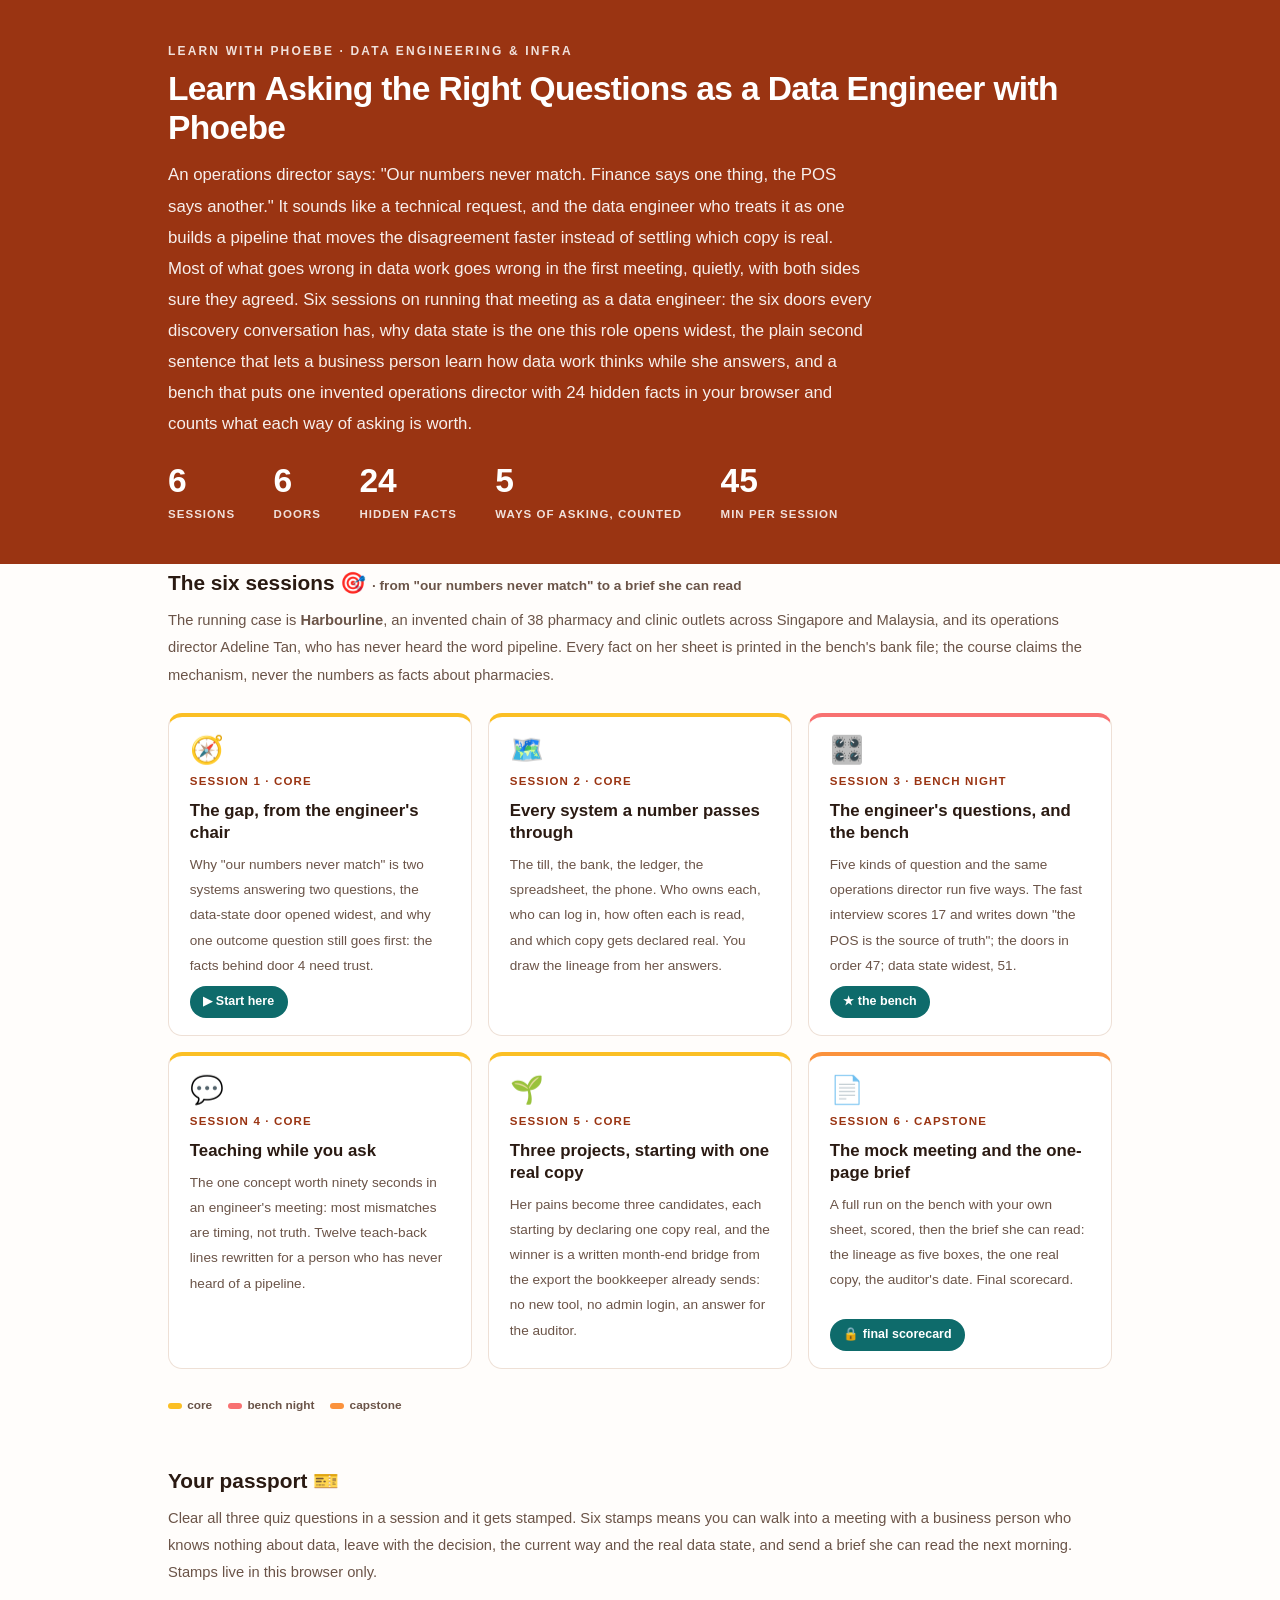
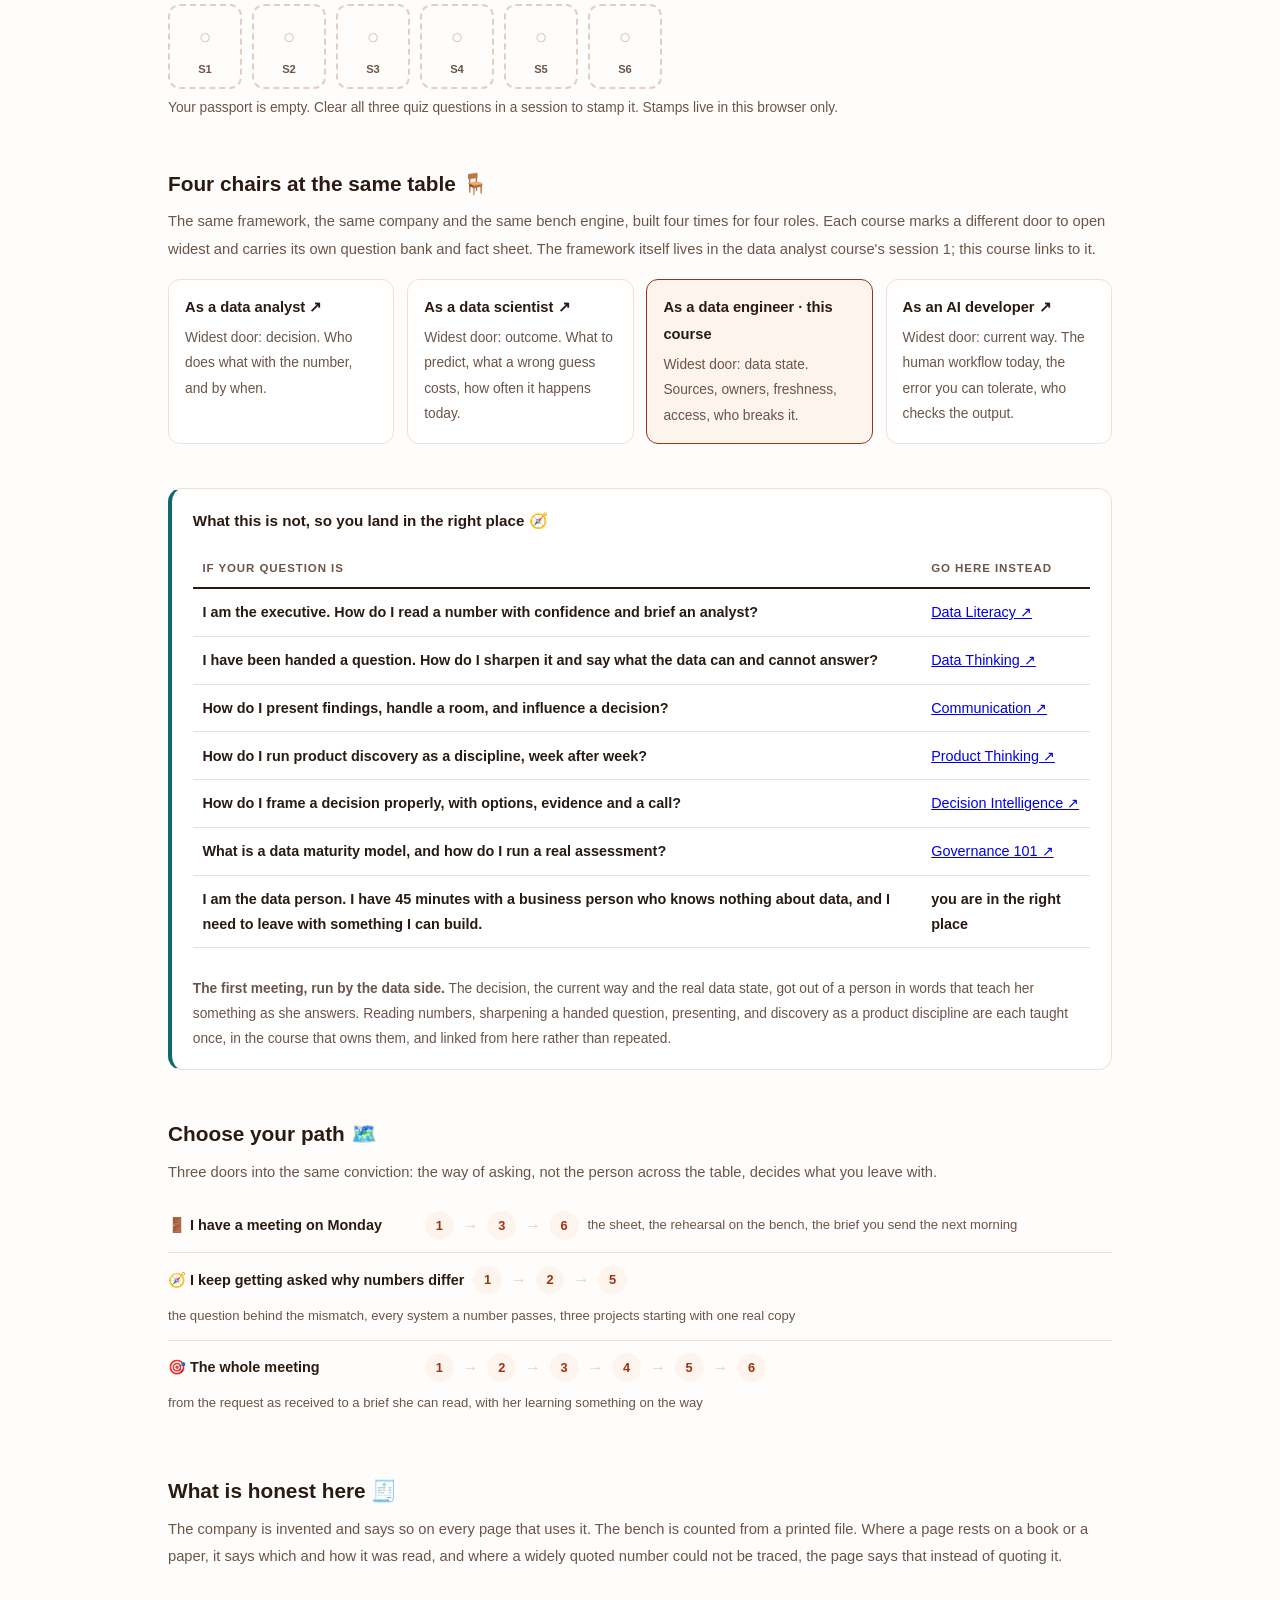
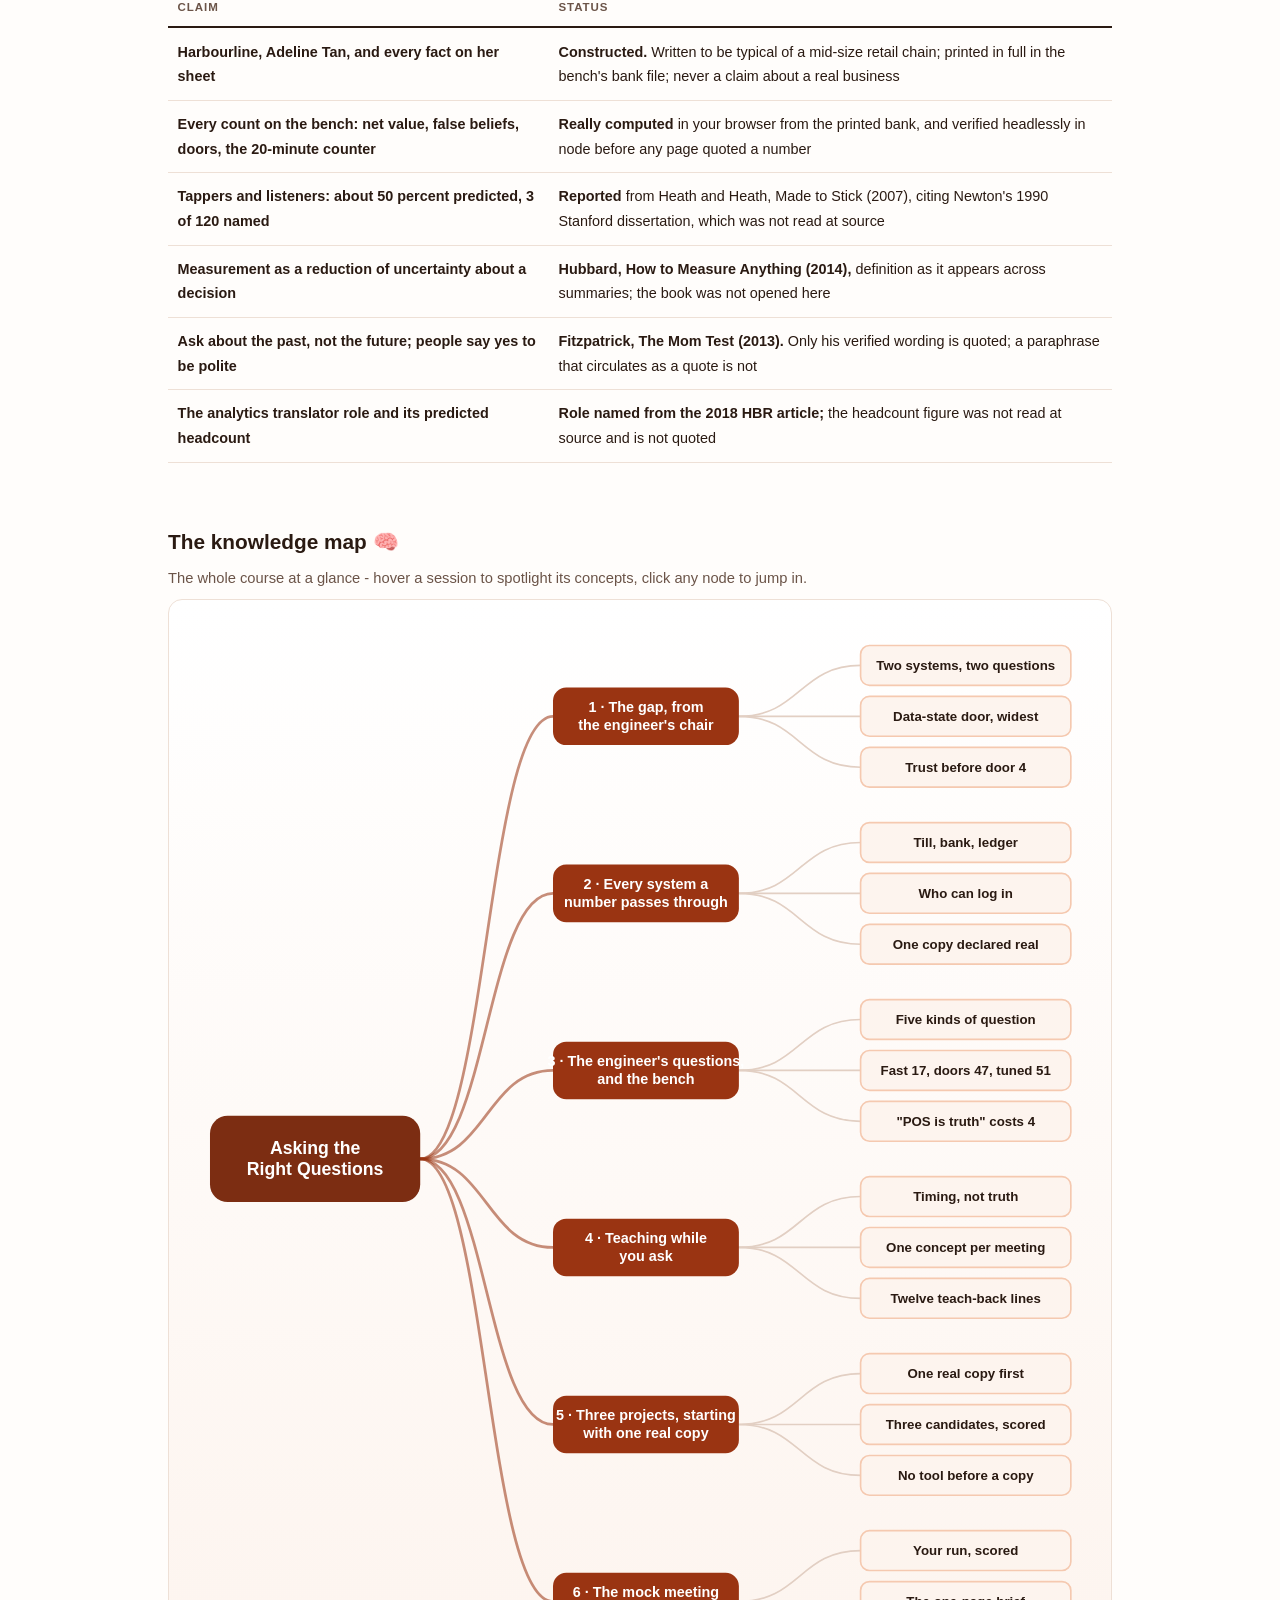
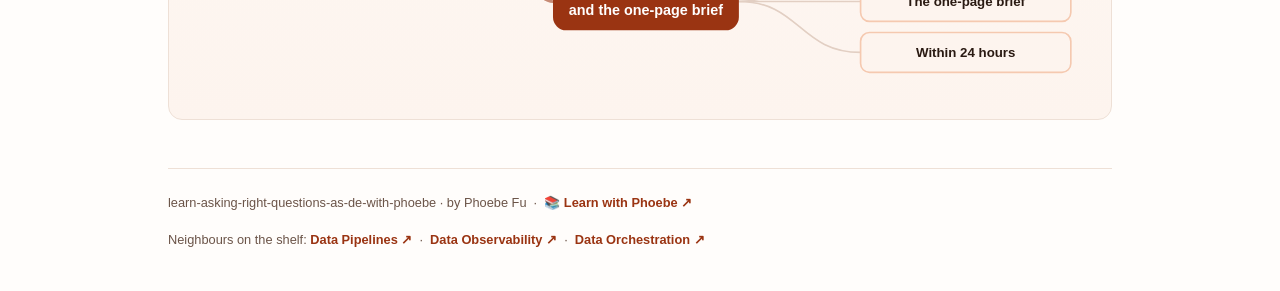
==== index.html @ 68e8c06c "Asking the Right Questions as a Data Engineer: six sessions Sibling of the data analyst course: same" ====
<!DOCTYPE html>
<html lang="en">
<head>
<meta charset="UTF-8">
<meta name="viewport" content="width=device-width, initial-scale=1.0">
<!-- social:start -->
<meta name="description" content="Six sessions on the first meeting of any data project, run by a data engineer: how to get the outcome, the decision, the current way of working and the real state of the data out of a business person who knows nothing about data, in words that teach them something while they answer. One invented pharmacy chain, one operations director with 24 hidden facts, and a discovery-meeting bench. Free, by Phoebe Fu.">
<meta property="og:type" content="website">
<meta property="og:site_name" content="Learn with Phoebe">
<meta property="og:title" content="Learn Asking the Right Questions as a Data Engineer with Phoebe">
<meta property="og:description" content="Same operations director, same 45 minutes, five ways of asking. The fast yes-or-no interview scores 17 and records five things that are wrong; the Six Doors score 47; data state first, 51.">
<meta property="og:url" content="https://phoebefu6.github.io/learn-asking-right-questions-as-de-with-phoebe/">
<meta property="og:image" content="https://phoebefu6.github.io/learn-asking-right-questions-as-de-with-phoebe/assets/og-cover.png">
<meta property="og:image:width" content="1200">
<meta property="og:image:height" content="630">
<meta name="twitter:card" content="summary_large_image">
<meta name="twitter:title" content="Learn Asking the Right Questions as a Data Engineer with Phoebe">
<meta name="twitter:description" content="A discovery-meeting bench: one business person with a hidden fact sheet, 45 minutes, five ways of asking, every point counted in your browser.">
<meta name="twitter:image" content="https://phoebefu6.github.io/learn-asking-right-questions-as-de-with-phoebe/assets/og-cover.png">
<!-- social:end -->
<title>Learn Asking the Right Questions as a Data Engineer with Phoebe</title>
<link rel="stylesheet" href="assets/style.css?v=2">
<style>

  .stats-row { display: flex; gap: 2.4rem; margin-top: 1.5rem; flex-wrap: wrap; }
  .stat b { display: block; font-size: 2.1rem; font-weight: 800; line-height: 1.05; font-variant-numeric: tabular-nums; }
  .stat span { font-size: .72rem; opacity: .85; text-transform: uppercase; letter-spacing: .09em; font-weight: 600; }

  .course-grid { display: grid; grid-template-columns: repeat(auto-fit, minmax(17rem, 1fr)); gap: 1rem; margin-top: 1.5rem; }
  .course-card {
    border: 1px solid var(--hairline);
    border-top: 4px solid var(--diff, var(--indigo));
    border-radius: var(--radius);
    padding: 1.2rem 1.3rem 1.1rem;
    display: flex;
    flex-direction: column;
    gap: .5rem;
    text-decoration: none;
    color: var(--ink);
    background: #fff;
    transition: box-shadow .15s ease, border-color .15s ease, transform .15s ease;
    position: relative;
  }
  .course-card:hover { border-color: var(--indigo-soft); border-top-color: var(--diff, var(--indigo)); box-shadow: 0 8px 28px rgba(var(--shadow-rgb),.16); transform: translateY(-3px); }
  .course-card .cicon { font-size: 1.7rem; line-height: 1; }
  .course-card .cnum { font-size: .72rem; font-weight: 700; color: var(--indigo); text-transform: uppercase; letter-spacing: .1em; }
  .course-card h3 { font-size: 1.05rem; font-weight: 800; line-height: 1.3; }
  .course-card p { font-size: .85rem; color: var(--muted); flex: 1; }
  .course-card .meta { display: flex; gap: .4rem; flex-wrap: wrap; }

  .diff-legend { display: flex; gap: 1rem; margin-top: 1.6rem; font-size: .74rem; color: var(--muted); font-weight: 600; flex-wrap: wrap; }
  .diff-legend i { display: inline-block; width: .85rem; height: .35rem; border-radius: 999px; margin-right: .35rem; vertical-align: middle; }

  .paths { margin-top: 2.6rem; }
  .paths h2 { font-size: 1.3rem; font-weight: 800; margin-bottom: .3rem; }
  .paths .plede { color: var(--muted); font-size: .92rem; margin-bottom: .8rem; }
  .path { display: flex; gap: .55rem; align-items: center; padding: .75rem 0; border-bottom: .5px solid var(--hairline); flex-wrap: wrap; }
  .path:last-child { border-bottom: none; }
  .path b { min-width: 15.5rem; font-size: .9rem; }
  .path .pstep { background: var(--indigo-50); color: var(--indigo); border-radius: 999px; padding: .16rem .68rem; font-weight: 700; font-size: .8rem; text-decoration: none; transition: all .12s ease; }
  .path .pstep:hover { background: var(--indigo); color: #fff; }
  .path .parr { color: var(--faint); font-weight: 700; }

  .mm-section { margin-top: 1.6rem; }
  .mm-section h2 { font-size: 1.3rem; font-weight: 800; margin-bottom: .2rem; }
  .mm-section .mm-lede { color: var(--muted); font-size: .92rem; margin-bottom: .4rem; }
  .mm-wrap { border: 1px solid var(--hairline); border-radius: var(--radius); background: linear-gradient(180deg,#fff,var(--indigo-50)); padding: .6rem; overflow-x: auto; }
  .mm-svg { width: 100%; height: auto; display: block; max-width: 60rem; margin: 0 auto; min-width: 34rem; }
  .mm-link { cursor: pointer; text-decoration: none; }
  .mm-node rect { transition: opacity .15s ease, filter .15s ease; }
  .mm-node text { pointer-events: none; }
  .mm-link:hover .mm-node rect { filter: brightness(1.06); }
  .mm-edge { transition: opacity .15s ease; }

  .not-this { border: 1px solid var(--hairline); border-left: 4px solid var(--clay); border-radius: var(--radius); background: #fff; padding: 1.1rem 1.3rem; margin-top: 1.2rem; }
  .not-this h3 { font-size: .95rem; font-weight: 800; margin-bottom: .5rem; }
  .siblings { display: grid; grid-template-columns: repeat(auto-fit, minmax(13rem, 1fr)); gap: .8rem; margin-top: 1rem; }
  .sibling { border: 1px solid var(--hairline); border-radius: 12px; padding: .9rem 1rem; background: #fff; text-decoration: none; color: var(--ink); font-size: .86rem; }
  .sibling b { display: block; font-size: .92rem; margin-bottom: .2rem; }
  .sibling span { color: var(--muted); }
  .sibling.here { border-color: var(--indigo); background: var(--indigo-50); }
</style>
</head>
<body>

<header class="masthead">
  <div class="wrap">
    <div class="eyebrow">Learn with Phoebe · Data Engineering &amp; Infra</div>
    <h1>Learn Asking the Right Questions as a <span class="accent">Data Engineer</span> with Phoebe</h1>
    <p class="sub">An operations director says: "Our numbers never match. Finance says one thing, the POS says another." It sounds like a technical request, and the data engineer who treats it as one builds a pipeline that moves the disagreement faster instead of settling which copy is real. Most of what goes wrong in data work goes wrong in the first meeting, quietly, with both sides sure they agreed. Six sessions on running that meeting as a data engineer: the six doors every discovery conversation has, why data state is the one this role opens widest, the plain second sentence that lets a business person learn how data work thinks while she answers, and a bench that puts one invented operations director with 24 hidden facts in your browser and counts what each way of asking is worth.</p>
    <div class="stats-row">
      <div class="stat"><b data-count="6">6</b><span>sessions</span></div>
      <div class="stat"><b data-count="6">6</b><span>doors</span></div>
      <div class="stat"><b data-count="24">24</b><span>hidden facts</span></div>
      <div class="stat"><b data-count="5">5</b><span>ways of asking, counted</span></div>
      <div class="stat"><b data-count="45">45</b><span>min per session</span></div>
    </div>
  </div>
</header>

<main class="wrap">

  <section class="section">
    <div class="paths" style="margin-top:0">
      <h2>The six sessions 🎯 <span style="font-size:.85rem;font-weight:600;color:var(--muted)">· from "our numbers never match" to a brief she can read</span></h2>
      <p class="plede">The running case is <strong>Harbourline</strong>, an invented chain of 38 pharmacy and clinic outlets across Singapore and Malaysia, and its operations director Adeline Tan, who has never heard the word pipeline. Every fact on her sheet is printed in the bench's bank file; the course claims the mechanism, never the numbers as facts about pharmacies.</p>
    </div>

    <div class="course-grid">
      <a class="course-card" href="courses/01-the-gap-from-the-engineers-chair.html" style="--diff:#FBBF24">
        <span class="cicon">🧭</span>
        <span class="cnum">Session 1 · core</span>
        <h3>The gap, from the engineer's chair</h3>
        <p>Why "our numbers never match" is two systems answering two questions, the data-state door opened widest, and why one outcome question still goes first: the facts behind door 4 need trust.</p>
        <span class="meta"><span class="pill amber">▶ Start here</span></span>
      </a>
      <a class="course-card" href="courses/02-every-system-a-number-passes-through.html" style="--diff:#FBBF24">
        <span class="cicon">🗺️</span>
        <span class="cnum">Session 2 · core</span>
        <h3>Every system a number passes through</h3>
        <p>The till, the bank, the ledger, the spreadsheet, the phone. Who owns each, who can log in, how often each is read, and which copy gets declared real. You draw the lineage from her answers.</p>
        <span class="meta"></span>
      </a>
      <a class="course-card" href="courses/03-the-engineers-questions-and-the-bench.html" style="--diff:#F87171">
        <span class="cicon">🎛️</span>
        <span class="cnum">Session 3 · bench night</span>
        <h3>The engineer's questions, and the bench</h3>
        <p>Five kinds of question and the same operations director run five ways. The fast interview scores 17 and writes down "the POS is the source of truth"; the doors in order 47; data state widest, 51.</p>
        <span class="meta"><span class="pill amber">★ the bench</span></span>
      </a>
      <a class="course-card" href="courses/04-teaching-while-you-ask.html" style="--diff:#FBBF24">
        <span class="cicon">💬</span>
        <span class="cnum">Session 4 · core</span>
        <h3>Teaching while you ask</h3>
        <p>The one concept worth ninety seconds in an engineer's meeting: most mismatches are timing, not truth. Twelve teach-back lines rewritten for a person who has never heard of a pipeline.</p>
        <span class="meta"></span>
      </a>
      <a class="course-card" href="courses/05-three-projects-starting-with-one-real-copy.html" style="--diff:#FBBF24">
        <span class="cicon">🌱</span>
        <span class="cnum">Session 5 · core</span>
        <h3>Three projects, starting with one real copy</h3>
        <p>Her pains become three candidates, each starting by declaring one copy real, and the winner is a written month-end bridge from the export the bookkeeper already sends: no new tool, no admin login, an answer for the auditor.</p>
        <span class="meta"></span>
      </a>
      <a class="course-card" href="courses/06-the-mock-meeting-and-the-brief.html" style="--diff:#FB923C">
        <span class="cicon">📄</span>
        <span class="cnum">Session 6 · capstone</span>
        <h3>The mock meeting and the one-page brief</h3>
        <p>A full run on the bench with your own sheet, scored, then the brief she can read: the lineage as five boxes, the one real copy, the auditor's date. Final scorecard.</p>
        <span class="meta"><span class="pill amber">🔒 final scorecard</span></span>
      </a>
    </div>

    <div class="diff-legend">
      <span><i style="background:#FBBF24"></i>core</span>
      <span><i style="background:#F87171"></i>bench night</span>
      <span><i style="background:#FB923C"></i>capstone</span>
    </div>
  </section>

  <section class="section">
    <div class="paths" style="margin-top:0">
      <h2>Your passport 🎫</h2>
      <p class="plede">Clear all three quiz questions in a session and it gets stamped. Six stamps means you can walk into a meeting with a business person who knows nothing about data, leave with the decision, the current way and the real data state, and send a brief she can read the next morning. Stamps live in this browser only.</p>
    </div>
    <div class="pp-strip"></div>
  </section>

  <section class="section">
    <div class="paths" style="margin-top:0">
      <h2>Four chairs at the same table 🪑</h2>
      <p class="plede">The same framework, the same company and the same bench engine, built four times for four roles. Each course marks a different door to open widest and carries its own question bank and fact sheet. The framework itself lives in the data analyst course's session 1; this course links to it.</p>
    </div>
    <div class="siblings">
      <a class="sibling" href="https://phoebefu6.github.io/learn-asking-right-questions-as-da-with-phoebe/"><b>As a data analyst ↗</b><span>Widest door: decision. Who does what with the number, and by when.</span></a>
      <a class="sibling" href="https://phoebefu6.github.io/learn-asking-right-questions-as-ds-with-phoebe/"><b>As a data scientist ↗</b><span>Widest door: outcome. What to predict, what a wrong guess costs, how often it happens today.</span></a>
      <a class="sibling here" href="courses/01-the-gap-from-the-engineers-chair.html"><b>As a data engineer · this course</b><span>Widest door: data state. Sources, owners, freshness, access, who breaks it.</span></a>
      <a class="sibling" href="https://phoebefu6.github.io/learn-asking-right-questions-as-ai-with-phoebe/"><b>As an AI developer ↗</b><span>Widest door: current way. The human workflow today, the error you can tolerate, who checks the output.</span></a>
    </div>
  </section>

  <section class="section">
    <div class="not-this">
      <h3>What this is not, so you land in the right place 🧭</h3>
      <table class="clean">
        <tr><th>If your question is</th><th>Go here instead</th></tr>
        <tr><td>I am the executive. How do I read a number with confidence and brief an analyst?</td><td><a href="https://phoebefu6.github.io/learn-data-literacy-with-phoebe/">Data Literacy ↗</a></td></tr>
        <tr><td>I have been handed a question. How do I sharpen it and say what the data can and cannot answer?</td><td><a href="https://phoebefu6.github.io/learn-data-thinking-with-phoebe/">Data Thinking ↗</a></td></tr>
        <tr><td>How do I present findings, handle a room, and influence a decision?</td><td><a href="https://phoebefu6.github.io/learn-communication-with-phoebe/">Communication ↗</a></td></tr>
        <tr><td>How do I run product discovery as a discipline, week after week?</td><td><a href="https://phoebefu6.github.io/learn-product-thinking-with-phoebe/">Product Thinking ↗</a></td></tr>
        <tr><td>How do I frame a decision properly, with options, evidence and a call?</td><td><a href="https://phoebefu6.github.io/learn-decision-intelligence-with-phoebe/">Decision Intelligence ↗</a></td></tr>
        <tr><td>What is a data maturity model, and how do I run a real assessment?</td><td><a href="https://phoebefu6.github.io/learn-governance-101-with-phoebe/">Governance 101 ↗</a></td></tr>
        <tr><td><strong>I am the data person. I have 45 minutes with a business person who knows nothing about data, and I need to leave with something I can build.</strong></td><td><strong>you are in the right place</strong></td></tr>
      </table>
      <p style="margin-top:.7rem;font-size:.86rem;color:var(--muted)"><strong>The first meeting, run by the data side.</strong> The decision, the current way and the real data state, got out of a person in words that teach her something as she answers. Reading numbers, sharpening a handed question, presenting, and discovery as a product discipline are each taught once, in the course that owns them, and linked from here rather than repeated.</p>
    </div>
  </section>

  <section class="section">
    <div class="paths">
      <h2>Choose your path 🗺️</h2>
      <p class="plede">Three doors into the same conviction: the way of asking, not the person across the table, decides what you leave with.</p>
      <div class="path"><b>🚪 I have a meeting on Monday</b>
        <a class="pstep" href="courses/01-the-gap-from-the-engineers-chair.html">1</a><span class="parr">→</span>
        <a class="pstep" href="courses/03-the-engineers-questions-and-the-bench.html">3</a><span class="parr">→</span>
        <a class="pstep" href="courses/06-the-mock-meeting-and-the-brief.html">6</a>
        <span style="font-size:.82rem;color:var(--muted)">the sheet, the rehearsal on the bench, the brief you send the next morning</span>
      </div>
      <div class="path"><b>🧭 I keep getting asked why numbers differ</b>
        <a class="pstep" href="courses/01-the-gap-from-the-engineers-chair.html">1</a><span class="parr">→</span>
        <a class="pstep" href="courses/02-every-system-a-number-passes-through.html">2</a><span class="parr">→</span>
        <a class="pstep" href="courses/05-three-projects-starting-with-one-real-copy.html">5</a>
        <span style="font-size:.82rem;color:var(--muted)">the question behind the mismatch, every system a number passes, three projects starting with one real copy</span>
      </div>
      <div class="path"><b>🎯 The whole meeting</b>
        <a class="pstep" href="courses/01-the-gap-from-the-engineers-chair.html">1</a><span class="parr">→</span>
        <a class="pstep" href="courses/02-every-system-a-number-passes-through.html">2</a><span class="parr">→</span>
        <a class="pstep" href="courses/03-the-engineers-questions-and-the-bench.html">3</a><span class="parr">→</span>
        <a class="pstep" href="courses/04-teaching-while-you-ask.html">4</a><span class="parr">→</span>
        <a class="pstep" href="courses/05-three-projects-starting-with-one-real-copy.html">5</a><span class="parr">→</span>
        <a class="pstep" href="courses/06-the-mock-meeting-and-the-brief.html">6</a>
        <span style="font-size:.82rem;color:var(--muted)">from the request as received to a brief she can read, with her learning something on the way</span>
      </div>
    </div>
  </section>

  <section class="section">
    <div class="paths" style="margin-top:0">
      <h2>What is honest here 🧾</h2>
      <p class="plede">The company is invented and says so on every page that uses it. The bench is counted from a printed file. Where a page rests on a book or a paper, it says which and how it was read, and where a widely quoted number could not be traced, the page says that instead of quoting it.</p>
    </div>
    <table class="clean">
      <tr><th>Claim</th><th>Status</th></tr>
      <tr><td>Harbourline, Adeline Tan, and every fact on her sheet</td><td><strong>Constructed.</strong> Written to be typical of a mid-size retail chain; printed in full in the bench's bank file; never a claim about a real business</td></tr>
      <tr><td>Every count on the bench: net value, false beliefs, doors, the 20-minute counter</td><td><strong>Really computed</strong> in your browser from the printed bank, and verified headlessly in node before any page quoted a number</td></tr>
      <tr><td>Tappers and listeners: about 50 percent predicted, 3 of 120 named</td><td><strong>Reported</strong> from Heath and Heath, Made to Stick (2007), citing Newton's 1990 Stanford dissertation, which was not read at source</td></tr>
      <tr><td>Measurement as a reduction of uncertainty about a decision</td><td><strong>Hubbard, How to Measure Anything (2014),</strong> definition as it appears across summaries; the book was not opened here</td></tr>
      <tr><td>Ask about the past, not the future; people say yes to be polite</td><td><strong>Fitzpatrick, The Mom Test (2013).</strong> Only his verified wording is quoted; a paraphrase that circulates as a quote is not</td></tr>
      <tr><td>The analytics translator role and its predicted headcount</td><td><strong>Role named from the 2018 HBR article;</strong> the headcount figure was not read at source and is not quoted</td></tr>
          </table>
  </section>

  <section class="section mm-section">
    <h2>The knowledge map 🧠</h2>
    <p class="mm-lede">The whole course at a glance - hover a session to spotlight its concepts, click any node to jump in.</p>
    <div class="mm-wrap"><div id="mindmap"></div></div>
  </section>

  <footer class="pagefoot">
    <span>learn-asking-right-questions-as-de-with-phoebe · by Phoebe Fu &nbsp;·&nbsp; 📚 <a href="https://phoebefu6.github.io/learn-with-phoebe/">Learn with Phoebe ↗</a></span>
    <span>Neighbours on the shelf: <a href="https://phoebefu6.github.io/learn-data-pipelines-with-phoebe/">Data Pipelines ↗</a> &nbsp;·&nbsp; <a href="https://phoebefu6.github.io/learn-data-observability-with-phoebe/">Data Observability ↗</a> &nbsp;·&nbsp; <a href="https://phoebefu6.github.io/learn-data-orchestration-with-phoebe/">Data Orchestration ↗</a></span>
  </footer>

</main>

<script>
window.MINDMAP_DATA = {
  "title": "Asking the\nRight Questions",
  "centerColor": "#7C2D12",
  "sessions": [
    {
      "label": "The gap, from\nthe engineer's chair",
      "href": "courses/01-the-gap-from-the-engineers-chair.html",
      "color": "#FBBF24",
      "concepts": [
        {
          "label": "Two systems, two questions",
          "href": "courses/01-the-gap-from-the-engineers-chair.html"
        },
        {
          "label": "Data-state door, widest",
          "href": "courses/01-the-gap-from-the-engineers-chair.html"
        },
        {
          "label": "Trust before door 4",
          "href": "courses/01-the-gap-from-the-engineers-chair.html"
        }
      ]
    },
    {
      "label": "Every system a\nnumber passes through",
      "href": "courses/02-every-system-a-number-passes-through.html",
      "color": "#FBBF24",
      "concepts": [
        {
          "label": "Till, bank, ledger",
          "href": "courses/02-every-system-a-number-passes-through.html"
        },
        {
          "label": "Who can log in",
          "href": "courses/02-every-system-a-number-passes-through.html"
        },
        {
          "label": "One copy declared real",
          "href": "courses/02-every-system-a-number-passes-through.html"
        }
      ]
    },
    {
      "label": "The engineer's questions,\nand the bench",
      "href": "courses/03-the-engineers-questions-and-the-bench.html",
      "color": "#F87171",
      "concepts": [
        {
          "label": "Five kinds of question",
          "href": "courses/03-the-engineers-questions-and-the-bench.html"
        },
        {
          "label": "Fast 17, doors 47, tuned 51",
          "href": "courses/03-the-engineers-questions-and-the-bench.html"
        },
        {
          "label": "\"POS is truth\" costs 4",
          "href": "courses/03-the-engineers-questions-and-the-bench.html"
        }
      ]
    },
    {
      "label": "Teaching while\nyou ask",
      "href": "courses/04-teaching-while-you-ask.html",
      "color": "#FBBF24",
      "concepts": [
        {
          "label": "Timing, not truth",
          "href": "courses/04-teaching-while-you-ask.html"
        },
        {
          "label": "One concept per meeting",
          "href": "courses/04-teaching-while-you-ask.html"
        },
        {
          "label": "Twelve teach-back lines",
          "href": "courses/04-teaching-while-you-ask.html"
        }
      ]
    },
    {
      "label": "Three projects, starting\nwith one real copy",
      "href": "courses/05-three-projects-starting-with-one-real-copy.html",
      "color": "#FBBF24",
      "concepts": [
        {
          "label": "One real copy first",
          "href": "courses/05-three-projects-starting-with-one-real-copy.html"
        },
        {
          "label": "Three candidates, scored",
          "href": "courses/05-three-projects-starting-with-one-real-copy.html"
        },
        {
          "label": "No tool before a copy",
          "href": "courses/05-three-projects-starting-with-one-real-copy.html"
        }
      ]
    },
    {
      "label": "The mock meeting\nand the one-page brief",
      "href": "courses/06-the-mock-meeting-and-the-brief.html",
      "color": "#FB923C",
      "concepts": [
        {
          "label": "Your run, scored",
          "href": "courses/06-the-mock-meeting-and-the-brief.html"
        },
        {
          "label": "The one-page brief",
          "href": "courses/06-the-mock-meeting-and-the-brief.html"
        },
        {
          "label": "Within 24 hours",
          "href": "courses/06-the-mock-meeting-and-the-brief.html"
        }
      ]
    }
  ]
};
</script>
<script src="assets/mindmap.js?v=1"></script>
<script src="assets/app.js?v=1"></script>
</body>
</html>
---- assets/style.css ----
/* learn-asking-right-questions-as-de-with-phoebe - editorial bold design system
   Accent: rust #9A3412 · Ink deep rust #7C2D12 · Flagship: teal #0E6B6B
   (CSS var names still read --indigo/--amber; they hold rust and teal.)
   NOTE: this is the PAGE chrome. The simulator palette inside asking-live.js is separate. */

:root {
  --indigo: #9A3412;
  --indigo-deep: #7C2D12;
  --indigo-mid: #A8431A;
  --indigo-soft: #F5C9B0;
  --indigo-50: #FDF4EE;
  --ink: #2A1A12;
  --muted: #6B5448;
  --faint: #E2CFC3;
  --hairline: #EEE0D6;
  --clay: #0E6B6B;
  --clay-ink: #084C4C;
  --amber: #0E6B6B;
  --amber-ink: #084C4C;
  --amber-50: #E4F3F3;
  --paper: #FFFDFB;
  --code-bg: #2A1A12;
  --code-ink: #EEE0D6;
  --scrim-rgb: 42,26,18;
  --shadow-rgb: 154,52,18;
  --radius: 14px;
}

* { margin: 0; padding: 0; box-sizing: border-box; }

html { font-size: 16px; scroll-behavior: smooth; }
html.zoom-125 { font-size: 20px; }
html.zoom-150 { font-size: 24px; }

body {
  font-family: "Inter", -apple-system, BlinkMacSystemFont, "Segoe UI", Roboto, sans-serif;
  background: var(--paper);
  color: var(--ink);
  line-height: 1.85;
  font-feature-settings: "tnum";
}

.wrap { max-width: 62rem; margin: 0 auto; padding: 0 1.5rem; }

/* ---------- header band ---------- */
.masthead {
  background: var(--indigo);
  color: #fff;
  padding: 2.5rem 0 2.25rem;
}
.masthead .eyebrow {
  font-size: .75rem;
  letter-spacing: .18em;
  text-transform: uppercase;
  opacity: .85;
  font-weight: 600;
}
.masthead h1 {
  font-size: 2.1rem;
  line-height: 1.15;
  font-weight: 800;
  margin: .5rem 0 .75rem;
  letter-spacing: -.02em;
}
.masthead h1 .accent { color: inherit; }
.masthead .sub { font-size: 1.05rem; opacity: .92; max-width: 44rem; }

.chip-row { display: flex; flex-wrap: wrap; gap: .5rem; margin-top: 1.1rem; }
.chip {
  display: inline-flex;
  align-items: center;
  gap: .35rem;
  border-radius: 999px;
  padding: .25rem .8rem;
  font-size: .78rem;
  font-weight: 600;
  white-space: nowrap;
}
.chip.level { background: #fff; color: var(--indigo); }
.chip.audience { background: rgba(255,255,255,.16); color: #fff; border: 1px solid rgba(255,255,255,.35); }
.chip.time { background: var(--ink); color: #fff; font-variant-numeric: tabular-nums; }


/* ---------- agenda band ----------
   Recovered 2026-09-02. These six repos were scaffolded from a stylesheet that had
   lost this block, so .agenda rendered as run-on inline text ~700px tall inside the
   masthead. 87 of 93 repos carry it; these were the exception, and they were also the
   six the estate sweep could not see. See course-builder/references/field-notes.md.

   .a3 does NOT reuse the donor's `color: var(--amber-ink)`: that pair falls below
   4.5:1 against --amber in all six palettes, which is the same failure the sweep
   flags on the wellbeing courses. The literal below is the darkest tone of this
   repo's own amber-ink that clears 4.5:1, so the band stays bright. Recompute it if
   --amber changes. */
.agenda {
  display: flex;
  border-radius: 999px;
  overflow: hidden;
  margin: 1.4rem 0 0;
  font-size: .72rem;
  font-weight: 600;
  text-align: center;
  color: #fff;
}
.agenda span { padding: .45rem .3rem; white-space: nowrap; overflow: hidden; text-overflow: ellipsis; }
.agenda .a1 { background: var(--indigo-deep); }
.agenda .a2 { background: var(--indigo-mid); }
.agenda .a3 { background: var(--amber); color: #FFFFFF; }
.agenda .a4 { background: var(--indigo-soft); color: var(--ink); }

/* ---------- toolbar ---------- */
.toolbar {
  position: sticky;
  top: 0;
  z-index: 40;
  background: rgba(255,255,255,.94);
  backdrop-filter: blur(6px);
  border-bottom: 1px solid var(--hairline);
  padding: .55rem 0;
}
.toolbar .wrap { display: flex; align-items: center; gap: .5rem; flex-wrap: nowrap; }
.toolbar .crumb { font-size: .8rem; color: var(--muted); font-weight: 600; margin-right: auto; min-width: 0; white-space: nowrap; overflow: hidden; text-overflow: ellipsis; }
.toolbar .btn { white-space: nowrap; flex: none; padding: .38rem .8rem; font-size: .78rem; line-height: 1.2; }
.toolbar .crumb a { color: var(--indigo); text-decoration: none; }
.btn {
  border: 1px solid var(--hairline);
  background: #fff;
  color: var(--ink);
  border-radius: 999px;
  padding: .35rem .9rem;
  font-size: .78rem;
  font-weight: 600;
  cursor: pointer;
  font-family: inherit;
  transition: all .15s ease;
}
.btn:hover { border-color: var(--indigo); color: var(--indigo); }
.btn.primary { background: var(--indigo); border-color: var(--indigo); color: #fff; }
.btn.primary:hover { background: var(--indigo-deep); }

/* ---------- sections ---------- */
main { padding: 2.5rem 0 4rem; }

.section { margin-bottom: 2.8rem; }
.section-kicker { margin-bottom: 1rem; }
.section-kicker .klabel {
  display: block;
  font-size: .72rem;
  text-transform: uppercase;
  letter-spacing: .1em;
  color: var(--indigo);
  font-weight: 700;
  margin-bottom: .35rem;
}
.section-kicker h2 {
  font-size: 1.45rem;
  font-weight: 800;
  letter-spacing: -.01em;
  display: flex;
  align-items: center;
  gap: .7rem;
  flex-wrap: wrap;
}
.section-kicker .tag {
  border-radius: 999px;
  padding: .18rem .7rem;
  font-size: .7rem;
  font-weight: 700;
  text-transform: uppercase;
  letter-spacing: .08em;
}
.tag.concept { background: var(--indigo-50); color: var(--indigo); }
.tag.demo { background: var(--amber-50); color: var(--amber-ink); }
.tag.exercise { background: var(--ink); color: #fff; }

.lede { color: var(--muted); max-width: 46rem; margin-bottom: 1.4rem; line-height: 1.8; }

/* live vs self-study markers on cards */
.mode {
  font-size: .64rem;
  font-weight: 700;
  text-transform: uppercase;
  letter-spacing: .07em;
  padding: .14rem .6rem;
  border-radius: 999px;
  flex: none;
}
.mode.live { background: var(--indigo); color: #fff; }
.mode.self { background: #fff; color: var(--muted); border: 1px solid var(--hairline); }

/* ---------- accordions ---------- */
details.card {
  border: 1px solid var(--hairline);
  border-radius: var(--radius);
  margin-bottom: .8rem;
  overflow: hidden;
  background: #fff;
}
details.card[open] { border-color: var(--indigo-soft); box-shadow: 0 8px 28px rgba(var(--shadow-rgb),.08); }
details.card summary {
  list-style: none;
  cursor: pointer;
  padding: 1rem 1.25rem;
  display: flex;
  align-items: center;
  gap: .75rem;
  font-weight: 700;
  font-size: 1.02rem;
  user-select: none;
}
details.card summary::-webkit-details-marker { display: none; }
details.card summary .dot {
  width: .6rem; height: .6rem;
  border-radius: 999px;
  background: var(--indigo);
  flex: none;
}
details.card summary .mini { margin-left: auto; font-size: .72rem; color: var(--muted); font-weight: 600; white-space: nowrap; }
details.card summary .caret { transition: transform .2s ease; color: var(--indigo); font-size: .8rem; }
details.card[open] summary .caret { transform: rotate(90deg); }
details.card .body { padding: 0 1.25rem 1.4rem; border-top: 1px solid var(--hairline); padding-top: 1.15rem; }
details.card .body p { margin-bottom: 1.05rem; max-width: 48rem; }
details.card .body p:last-child { margin-bottom: 0; }
details.card .body ul, details.card .body ol { margin: 0 0 1.1rem 1.2rem; max-width: 47rem; }
details.card .body li { margin-bottom: .65rem; }
details.card .body h4 { font-size: .95rem; font-weight: 700; margin: 1.1rem 0 .45rem; }
details.card .body h4:first-child { margin-top: 0; }

/* ---------- pills & legends ---------- */
.legend { display: flex; flex-wrap: wrap; gap: .5rem; margin: 0 0 1.2rem; }
.pill {
  display: inline-flex;
  align-items: center;
  gap: .4rem;
  border-radius: 999px;
  padding: .28rem .85rem;
  font-size: .78rem;
  font-weight: 600;
}
.pill.solid { background: var(--indigo); color: #fff; }
.pill.light { background: var(--indigo-50); color: var(--indigo); }
.pill.inkpill { background: var(--ink); color: #fff; }
.pill.amber, .pill.peach { background: var(--amber); color: #fff; }
.pill.bare { color: var(--faint); }

/* ---------- 4D grid ---------- */
.grid-2 { display: grid; grid-template-columns: repeat(auto-fit, minmax(15rem, 1fr)); gap: .8rem; margin: .5rem 0 1rem; }
.d-card {
  border: 1px solid var(--hairline);
  border-left: 4px solid var(--indigo);
  border-radius: 10px;
  padding: 1rem 1.1rem;
}
.d-card h4 { font-size: .95rem; margin-bottom: .3rem; }
.d-card h4 .lead-letter { color: var(--indigo); }
.d-card p { font-size: .86rem; color: var(--muted); margin: 0; }

/* ---------- tables ---------- */
table.clean { width: 100%; border-collapse: collapse; font-size: .9rem; margin: .4rem 0 1rem; }
table.clean th {
  text-align: left;
  font-size: .72rem;
  text-transform: uppercase;
  letter-spacing: .08em;
  color: var(--muted);
  padding: .5rem .6rem;
  border-bottom: 2px solid var(--ink);
}
table.clean td { padding: .7rem .6rem; border-bottom: .5px solid var(--hairline); vertical-align: top; line-height: 1.7; }
table.clean td:first-child { font-weight: 600; }

/* ---------- prompt boxes ---------- */
.prompt-box {
  position: relative;
  background: var(--code-bg);
  color: var(--code-ink);
  border-radius: var(--radius);
  padding: 1.1rem 1.2rem;
  margin: 1rem 0 1.2rem;
  font-family: "SF Mono", ui-monospace, Menlo, Consolas, monospace;
  font-size: .84rem;
  line-height: 1.65;
  white-space: pre-wrap;
  word-break: break-word;
}
.prompt-box .label {
  position: absolute;
  top: -0.7rem;
  left: 1rem;
  background: var(--indigo);
  color: #fff;
  font-family: "Inter", -apple-system, sans-serif;
  font-size: .68rem;
  font-weight: 700;
  letter-spacing: .06em;
  text-transform: uppercase;
  border-radius: 999px;
  padding: .15rem .7rem;
}
.prompt-box.bad .label { background: var(--faint); color: var(--ink); }
.prompt-box.good .label { background: var(--amber); color: #fff; }
.copy-btn {
  position: absolute;
  top: .7rem;
  right: .7rem;
  background: rgba(255,255,255,.1);
  border: 1px solid rgba(255,255,255,.25);
  color: #fff;
  border-radius: 999px;
  padding: .25rem .8rem;
  font-size: .72rem;
  font-weight: 600;
  cursor: pointer;
  font-family: "Inter", -apple-system, sans-serif;
  transition: background .15s ease;
}
.copy-btn:hover { background: rgba(255,255,255,.22); }
.copy-btn.copied { background: var(--amber); border-color: var(--amber); color: #fff; }

/* ---------- demo steps ---------- */
.steps { counter-reset: step; margin: .6rem 0 1rem; }
.step {
  display: grid;
  grid-template-columns: max-content minmax(0, 1fr);
  column-gap: .9rem;
  row-gap: .2rem;
  padding: .85rem 0;
  border-bottom: .5px solid var(--hairline);
}
.step > * { grid-column: 2; min-width: 0; }
.step > .prompt-box { margin: .8rem 0 .4rem; }
.step:last-child { border-bottom: none; }
.step::before {
  counter-increment: step;
  content: counter(step);
  flex: none;
  width: 1.7rem; height: 1.7rem;
  border-radius: 999px;
  background: var(--indigo-50);
  color: var(--indigo);
  font-weight: 700;
  font-size: .85rem;
  display: inline-flex;
  align-items: center;
  justify-content: center;
  margin-top: .1rem;
}
.step p { margin: 0; }
/* A code box inside a step sits BELOW the step text at full width. Without this the flex row
 * puts it in a half-width column beside the text and wraps code mid-token. */
.step { flex-wrap: wrap; }
.step > p { flex: 1 1 0; min-width: 0; }
.step > .prompt-box { flex: 1 1 100%; margin: .7rem 0 .2rem; word-break: normal; overflow-x: auto; }

/* ---------- callouts ---------- */
.callout {
  border-radius: var(--radius);
  padding: 1rem 1.2rem;
  margin: 1rem 0;
  font-size: .92rem;
}
.callout.tip { background: var(--indigo-50); border-left: 4px solid var(--indigo); }
.callout.win { background: var(--amber-50); border-left: 4px solid var(--amber); }
.callout strong:first-child { display: block; margin-bottom: .2rem; }

.callout.example {
  background: #FFFFFF;
  border: 1px solid var(--hairline);
  border-left: 4px solid var(--amber);
  font-size: .9rem;
}
.callout.example .ex-pill {
  display: inline-block;
  background: var(--amber);
  color: #fff;
  border-radius: 999px;
  padding: .15rem .7rem;
  font-size: .68rem;
  font-weight: 700;
  text-transform: uppercase;
  letter-spacing: .06em;
  margin-bottom: .5rem;
}
.callout.example p { margin: 0 0 .75rem; max-width: 47rem; }
.callout.example p:last-child { margin-bottom: 0; }
.callout.example ul { margin: 0 0 0 1.1rem; max-width: 46rem; }
.callout.example li { margin-bottom: .6rem; }
.callout.example li:last-child { margin-bottom: 0; }

/* ---------- zoomable figures ---------- */
figure.zoomable {
  border: 1px solid var(--hairline);
  border-radius: var(--radius);
  padding: 1.2rem;
  margin: 1rem 0 1.4rem;
  cursor: zoom-in;
  transition: box-shadow .15s ease;
  background: #fff;
}
figure.zoomable:hover { box-shadow: 0 8px 28px rgba(var(--shadow-rgb),.12); }
figure.zoomable svg, figure.zoomable img { width: 100%; height: auto; display: block; }
figure.zoomable figcaption {
  margin-top: .6rem;
  font-size: .76rem;
  color: var(--muted);
  font-weight: 600;
  display: flex;
  align-items: center;
  gap: .4rem;
}

.lightbox {
  position: fixed;
  inset: 0;
  z-index: 100;
  background: rgba(var(--scrim-rgb),.9);
  display: none;
  align-items: center;
  justify-content: center;
  padding: 3vh 3vw;
  cursor: zoom-out;
}
.lightbox.open { display: flex; }
.lightbox .inner {
  background: #fff;
  border-radius: var(--radius);
  padding: 2rem;
  max-width: 94vw;
  max-height: 92vh;
  overflow: auto;
}
.lightbox .inner svg, .lightbox .inner img { width: min(88vw, 70rem); height: auto; }
.lightbox .close-hint {
  position: fixed;
  top: 1rem; right: 1.4rem;
  color: #fff;
  font-size: .8rem;
  font-weight: 600;
  opacity: .8;
}

/* ---------- courses covered ---------- */
.covered { border: 1px solid var(--hairline); border-radius: var(--radius); overflow: hidden; }
.covered-row {
  display: flex;
  align-items: baseline;
  gap: .8rem;
  padding: .75rem 1.1rem;
  border-bottom: .5px solid var(--hairline);
  font-size: .9rem;
}
.covered-row:last-child { border-bottom: none; }
.covered-row .status { flex: none; }
.covered-row .name { font-weight: 600; }
.covered-row .note { margin-left: auto; color: var(--muted); font-size: .78rem; text-align: right; }

/* ---------- cheat sheet footer ---------- */
.cheat {
  background: var(--ink);
  color: #fff;
  border-radius: var(--radius);
  padding: 1.6rem 1.6rem 1.3rem;
  margin-top: 3rem;
}
.cheat h3 { font-size: 1.1rem; margin-bottom: 1rem; }
.cheat h3 span { color: var(--indigo-soft); }
.cheat .grid-2 { gap: 1rem; }
.cheat .cheat-item { border-left: 3px solid var(--indigo-mid); padding-left: .8rem; }
.cheat .cheat-item b { display: block; font-size: .85rem; color: var(--indigo-soft); }
.cheat .cheat-item span { font-size: .82rem; opacity: .85; }

footer.pagefoot {
  border-top: 1px solid var(--hairline);
  margin-top: 3rem;
  padding: 1.4rem 0 2.5rem;
  font-size: .8rem;
  color: var(--muted);
  display: flex;
  justify-content: space-between;
  flex-wrap: wrap;
  gap: .8rem;
}
footer.pagefoot a { color: var(--indigo); text-decoration: none; font-weight: 600; }

/* ---------- wayfinding: reading progress + section dots + part numbers ---------- */

#progress-bar {
  position: fixed;
  top: 0; left: 0;
  height: 3px;
  width: 0;
  background: linear-gradient(90deg, var(--indigo), var(--amber));
  z-index: 90;
}

.pagenav {
  position: fixed;
  right: 1.1rem;
  top: 50%;
  transform: translateY(-50%);
  z-index: 50;
  display: flex;
  flex-direction: column;
  gap: .55rem;
}
.pagenav a {
  width: .68rem; height: .68rem;
  border-radius: 999px;
  background: #fff;
  border: 2px solid var(--faint);
  display: block;
  position: relative;
  transition: all .15s ease;
}
.pagenav a:hover { border-color: var(--indigo); transform: scale(1.3); }
.pagenav a.active { background: var(--indigo); border-color: var(--indigo); }
.pagenav a .nlabel {
  position: absolute;
  right: 1.4rem;
  top: 50%;
  transform: translateY(-50%);
  background: var(--ink);
  color: #fff;
  font-size: .7rem;
  font-weight: 600;
  padding: .22rem .65rem;
  border-radius: 6px;
  white-space: nowrap;
  opacity: 0;
  pointer-events: none;
  transition: opacity .15s ease;
}
.pagenav a:hover .nlabel { opacity: 1; }
@media (max-width: 74rem) { .pagenav { display: none; } }

main { counter-reset: partnum -1; }
.section .section-kicker { position: relative; }
.section .section-kicker::before {
  counter-increment: partnum;
  content: counter(partnum, decimal-leading-zero);
  position: absolute;
  right: 0;
  top: -1.2rem;
  font-size: 4.4rem;
  font-weight: 800;
  color: var(--indigo-50);
  line-height: 1;
  font-variant-numeric: tabular-nums;
  pointer-events: none;
  z-index: 0;
}
.section .section-kicker > * { position: relative; z-index: 1; }

details.card summary { transition: background .15s ease; }
details.card summary:hover { background: #FDF4EE; }

/* ---------- journey strip: you are here in the series ---------- */
.journey {
  display: flex;
  align-items: center;
  gap: .45rem;
  margin-top: 1.1rem;
  flex-wrap: wrap;
}
.journey .jlabel { font-size: .7rem; font-weight: 700; text-transform: uppercase; letter-spacing: .09em; opacity: .8; margin-right: .3rem; }
.journey a {
  width: 1.7rem; height: 1.7rem;
  border-radius: 999px;
  display: inline-flex;
  align-items: center;
  justify-content: center;
  font-size: .8rem;
  font-weight: 700;
  text-decoration: none;
  color: #fff;
  border: 1.5px solid rgba(255,255,255,.45);
  transition: all .15s ease;
  font-variant-numeric: tabular-nums;
}
.journey a:hover { border-color: #fff; transform: scale(1.12); }
.journey a.here { background: #fff; color: var(--indigo); border-color: #fff; }
.journey a.dd-chip { width: auto; border-radius: 999px; padding: 0 .7rem; font-size: .72rem; }

/* ---------- check-yourself quiz ---------- */
.quiz-q {
  border: 1px solid var(--hairline);
  border-radius: var(--radius);
  padding: 1.1rem 1.25rem 1rem;
  margin-bottom: .9rem;
  background: #fff;
}
.quiz-q .qtext { font-weight: 700; margin-bottom: .7rem; }
.quiz-q .qopt {
  display: block;
  width: 100%;
  text-align: left;
  background: #fff;
  border: 1px solid var(--hairline);
  border-radius: 10px;
  padding: .6rem .9rem;
  margin-bottom: .5rem;
  font-size: .9rem;
  font-family: inherit;
  color: var(--ink);
  cursor: pointer;
  transition: all .15s ease;
}
.quiz-q .qopt:hover { border-color: var(--indigo); background: var(--indigo-50); }
.quiz-q .qopt.correct { background: var(--indigo); border-color: var(--indigo); color: #fff; font-weight: 600; }
.quiz-q .qopt.correct::after { content: "  ✓"; }
.quiz-q .qopt.wrong { background: #FEF2F2; border-color: #FCA5A5; color: #991B1B; animation: qshake .3s ease; }
.quiz-q .qopt.wrong::after { content: "  ✗ try again"; font-size: .78rem; }
.quiz-q .qopt:disabled { cursor: default; }
.quiz-q .qwhy {
  display: none;
  background: var(--amber-50);
  border-left: 4px solid var(--amber);
  border-radius: 8px;
  padding: .6rem .9rem;
  font-size: .86rem;
  margin-top: .3rem;
}
.quiz-q.answered .qwhy { display: block; }
@keyframes qshake {
  0%, 100% { transform: translateX(0); }
  25% { transform: translateX(-5px); }
  75% { transform: translateX(5px); }
}
.quiz-score { font-weight: 700; color: var(--indigo); margin-top: .4rem; }

@media (prefers-reduced-motion: reduce) {
  .quiz-q .qopt.wrong { animation: none; }
  .journey a:hover { transform: none; }
}

/* ---------- micro-interactions (react-bits inspired, vanilla) ---------- */

/* BlurText: staggered word reveal on the masthead headline */
.masthead h1 .bw {
  display: inline-block;
  opacity: 0;
  filter: blur(8px);
  transform: translateY(.35em);
  animation: bw-in .7s cubic-bezier(.22,.9,.35,1) forwards;
  animation-delay: var(--bw-delay, 0s);
}
@keyframes bw-in {
  to { opacity: 1; filter: blur(0); transform: translateY(0); }
}

/* SpotlightCard: cursor-following highlight on accordion cards */
details.card { position: relative; }
details.card::after {
  content: "";
  position: absolute;
  inset: 0;
  pointer-events: none;
  opacity: 0;
  transition: opacity .3s ease;
  background: radial-gradient(320px circle at var(--mx, 50%) var(--my, 50%), rgba(var(--shadow-rgb),.09), transparent 65%);
}
details.card:hover::after { opacity: 1; }

/* ScrollReveal: sections rise in as they enter the viewport */
.js-reveal .section {
  opacity: 0;
  transform: translateY(16px);
  transition: opacity .6s ease, transform .6s cubic-bezier(.22,.9,.35,1);
}
.js-reveal .section.revealed { opacity: 1; transform: none; }

@media (prefers-reduced-motion: reduce) {
  .masthead h1 .bw { animation: none; opacity: 1; filter: none; transform: none; }
  details.card::after { display: none; }
  .js-reveal .section { opacity: 1; transform: none; transition: none; }
}

@media (max-width: 40rem) {
  .masthead h1 { font-size: 1.6rem; }
  
  .toolbar .crumb { display: none; }
}

@media print {
  .toolbar, .copy-btn { display: none; }
  details.card { border: 1px solid #ccc; }
}

/* ---------- live SQL playground (sql-live.js) ---------- */
.sqlbox {
  border: 1px solid var(--hairline);
  border-radius: var(--radius);
  background: #fff;
  overflow: hidden;
  margin: 1rem 0 1.4rem;
  box-shadow: 0 8px 28px rgba(var(--shadow-rgb),.06);
}
.sql-bar {
  display: flex; align-items: center; gap: .5rem;
  padding: .5rem .8rem;
  background: var(--indigo-deep);
  color: #fff;
}
.sql-dot { width: .6rem; height: .6rem; border-radius: 999px; background: var(--amber); flex: none; }
.sql-title { font-size: .76rem; font-weight: 600; letter-spacing: .02em; opacity: .92; }
.sql-spacer { margin-left: auto; }
.sql-btn {
  border: 1px solid rgba(255,255,255,.28);
  background: rgba(255,255,255,.08);
  color: #fff;
  border-radius: 999px;
  padding: .26rem .8rem;
  font-size: .74rem; font-weight: 700; cursor: pointer;
  font-family: inherit; transition: all .14s ease; white-space: nowrap;
}
.sql-btn:hover { background: rgba(255,255,255,.2); }
.sql-btn.sql-run { background: var(--amber); color: #fff; border-color: var(--amber); }
.sql-btn.sql-run:hover { filter: brightness(1.05); }
.sql-label {
  display: block;
  font-size: .64rem; text-transform: uppercase; letter-spacing: .09em;
  font-weight: 700; color: var(--muted);
  padding: .6rem .9rem .2rem;
}
.sql-code-wrap { border-bottom: 1px solid var(--hairline); }
.sql-code {
  width: 100%;
  border: none; outline: none; resize: vertical;
  padding: .35rem .9rem .9rem;
  font-family: "SF Mono", "JetBrains Mono", Menlo, Consolas, monospace;
  font-size: .86rem; line-height: 1.6;
  color: var(--ink); background: #fff;
  tab-size: 2;
}
.sql-out { padding: .2rem .9rem 1rem; overflow-x: auto; }
.sql-tablewrap { overflow-x: auto; }
table.sql-table { width: 100%; border-collapse: collapse; font-size: .84rem; margin: .3rem 0 .1rem; }
table.sql-table th {
  text-align: left; text-transform: uppercase; letter-spacing: .05em;
  font-size: .68rem; color: var(--indigo); font-weight: 800;
  padding: .35rem .6rem; border-bottom: 2px solid var(--indigo-50); white-space: nowrap;
}
table.sql-table td {
  padding: .32rem .6rem; border-bottom: .5px solid var(--hairline);
  font-variant-numeric: tabular-nums; white-space: nowrap;
}
table.sql-table tr:last-child td { border-bottom: none; }
.sql-null { color: var(--faint); font-style: italic; font-size: .78rem; }
.sql-note { font-size: .74rem; color: var(--muted); margin: .5rem 0 0; font-weight: 600; }
.sql-hint { font-weight: 500; font-style: italic; }
.sql-err {
  font-size: .82rem; color: #991B1B; background: #FEF2F2;
  border: 1px solid #FCA5A5; border-radius: 8px;
  padding: .55rem .75rem; margin: .4rem 0 0;
  font-family: "SF Mono", Menlo, monospace;
}
.sql-cap { font-size: .78rem; color: var(--muted); padding: 0 .9rem .8rem; }
.sqlbox.sql-had-err .sql-bar { background: #7f1d1d; }


@keyframes wkIn { from { opacity: 0; transform: translateY(6px); } to { opacity: 1; transform: none; } }


@media (max-width: 640px) {  }


@media (max-width: 640px) {
  
  
}

/* === LWP-PATCH v2 === */
/* palette-agnostic aliases: 75 repos use --indigo/--amber, 1 uses --pine/--clay */
:root {
  --pv-accent: var(--indigo, var(--pine, #334155));
  --pv-flag: var(--amber, var(--clay, #9A3412));
  --pv-flag-50: var(--amber-50, var(--clay-50, #E4F3F3));
}

/* ============================================================
   v2 - readable on a phone + reading modes
   Layout only. No palette tokens are changed.
   ============================================================ */

/* --- skip link --- */
.skip-link {
  position: absolute; left: -9999px; top: 0; z-index: 200;
  background: var(--pv-accent); color: #fff;
  padding: .7rem 1.1rem; border-radius: 0 0 var(--radius) 0;
  font-weight: 700; font-size: .85rem; text-decoration: none;
}
.skip-link:focus { left: 0; }

/* --- visible keyboard focus everywhere --- */
:focus-visible {
  outline: 3px solid var(--pv-flag);
  outline-offset: 2px;
  border-radius: 4px;
}

/* --- diagrams: hold authored width, scroll instead of shrinking --- */
.figscroll { overflow-x: auto; -webkit-overflow-scrolling: touch; overscroll-behavior-x: contain; }
.figscroll::-webkit-scrollbar { height: 6px; }
.figscroll::-webkit-scrollbar-thumb { background: var(--faint); border-radius: 3px; }

/* --- tables: scroll container + sticky row label --- */
.tablescroll { overflow-x: auto; -webkit-overflow-scrolling: touch; border-radius: var(--radius); }

/* --- section contents counter --- */
.sec-meta {
  display: block; margin-top: .3rem;
  font-size: .72rem; font-weight: 700; letter-spacing: .06em;
  text-transform: uppercase; color: var(--muted);
  font-variant-numeric: tabular-nums;
}

/* --- study-mode switch --- */
.btn.mode-on { background: var(--pv-flag); border-color: var(--pv-flag); color: #fff; }

/* --- deep-linked card gets a moment of emphasis --- */
details.card.linked { border-color: var(--pv-flag); box-shadow: 0 0 0 3px var(--pv-flag-50); }

@media (max-width: 820px) {
  /* labels keep the size they were drawn at; the figure scrolls */
  figure.zoomable svg { min-width: 820px; }
  .figscroll .mm-svg, .mindmap svg { min-width: 840px; }

  table.clean { min-width: 620px; }
  table.clean th:first-child,
  table.clean td:first-child {
    position: sticky; left: 0; background: #fff;
    box-shadow: 1px 0 0 var(--hairline);
  }

  pre, .prompt-box { overflow-x: auto; }

  /* 44px tap targets */
  details.card summary { min-height: 44px; }
  .qopt { min-height: 44px; display: flex; align-items: center; padding: .7rem .9rem; }
  .toolbar .btn, .pagefoot a { min-height: 44px; display: inline-flex; align-items: center; justify-content: center; }
  .toolbar .crumb, .toolbar #zoom-toggle { display: none; }
  .toolbar .btn { flex: 1 1 0; padding: .3rem .4rem; font-size: .72rem; }
  table.clean { display: block; overflow-x: auto; -webkit-overflow-scrolling: touch; }
}

@media (max-width: 640px) {
  /* long inline code tokens and nowrap chips are the two things that still
     forced the page sideways below 640px: let them break rather than push
     the layout. Inside the media query only - desktop is untouched. */
  :not(pre) > code, .prompt-box span, code span,
  p span, li span, td span { overflow-wrap: anywhere; word-break: break-word; }
  .chip, .syn-chip, .pill, .mode, .tag { white-space: normal; max-width: 100%; }

  
  
  .chip-row, .legend { flex-wrap: wrap; }
  .journey { flex-wrap: wrap; row-gap: .45rem; }
}

/* --- print: a session should print as a complete handout --- */
@media print {
  .pagenav, #progress-bar, .skip-link, .journey, .lightbox { display: none !important; }
  details.card > .body { display: block !important; }
  details.card, figure, table.clean, .callout { break-inside: avoid; page-break-inside: avoid; }
  figure.zoomable svg { min-width: 0; max-width: 100%; }
  .figscroll, .tablescroll { overflow: visible; }
  a[href^="http"]::after { content: " (" attr(href) ")"; font-size: .72rem; color: #555; }
}

/* swipe hint: own line, only when the diagram really does scroll */
figure.zoomable.can-scroll figcaption { flex-wrap: wrap; }
figure.zoomable.can-scroll figcaption::after {
  content: "swipe the diagram \2192";
  flex: 0 0 100%;
  margin-top: .2rem;
  font-size: .72rem;
  font-weight: 700;
  letter-spacing: .04em;
  color: var(--pv-flag);
}
/* === /LWP-PATCH === */


/* ============================================================
   LWP WIDGET KIT v1 - wipe / hotspot / tick / tryrow / stakes
   / scorecard / passport. Self-theming off the course :root.
   ============================================================ */

/* --- shared shell --------------------------------------- */
.wk {
  margin: 26px 0;
  border: 1px solid var(--hairline);
  border-radius: var(--radius);
  background: #fff;
  box-shadow: 0 2px 10px rgba(0,0,0,.03);
  overflow: hidden;
}
.wk-head {
  display: flex; align-items: center; gap: 10px;
  padding: 12px 16px;
  background: var(--indigo-50);
  border-bottom: 1px solid var(--hairline);
}
.wk-head b {
  font-size: 0.74rem; font-weight: 800; letter-spacing: .07em;
  text-transform: uppercase; color: var(--indigo-deep);
}
.wk-head .wk-hint { font-size: 0.82rem; color: var(--muted); }
.wk-body { padding: 18px 16px; }
.wk-foot {
  padding: 10px 16px; border-top: 1px dashed var(--hairline);
  font-size: 0.82rem; color: var(--muted); background: var(--paper);
}

/* --- 1. wipe: draggable before/after ------------------- */
.wipe { position: relative; user-select: none; touch-action: none; }
.wipe-panes { position: relative; overflow: hidden; border-radius: 10px; }
.wipe-a, .wipe-b { padding: 18px 20px; font-size: 0.92rem; line-height: 1.75; }
.wipe-a { background: #FEF2F2; border: 1px solid #FCA5A5; border-radius: 10px; }
.wipe-b {
  position: absolute; inset: 0;
  background: var(--indigo-50); border: 1px solid var(--indigo-soft);
  border-radius: 10px;
  clip-path: inset(0 0 0 var(--wx, 50%));
}
.wipe-a h5, .wipe-b h5 {
  margin: 0 0 8px; font-size: 0.72rem; letter-spacing: .07em;
  text-transform: uppercase; font-weight: 800;
}
.wipe-a h5 { color: #991B1B; }
.wipe-b h5 { color: var(--indigo-deep); }
.wipe-a p, .wipe-b p { margin: 0 0 6px; }
.wipe-grip {
  position: absolute; top: 0; bottom: 0; width: 3px;
  background: var(--indigo); cursor: ew-resize; z-index: 3;
  transform: translateX(-1.5px);
}
.wipe-grip::after {
  content: "⇄"; position: absolute; top: 50%; left: 50%;
  transform: translate(-50%, -50%);
  width: 30px; height: 30px; border-radius: 999px;
  background: var(--indigo); color: #fff;
  display: grid; place-items: center;
  font-size: 0.85rem; font-weight: 800;
  box-shadow: 0 3px 12px rgba(0,0,0,.22);
}
.wipe-tags { display: flex; justify-content: space-between; margin-top: 10px; }
.wipe-tags span {
  font-size: 0.7rem; font-weight: 800; letter-spacing: .06em;
  text-transform: uppercase; padding: 3px 10px; border-radius: 999px;
}
.wipe-tags .wt-a { background: #FEF2F2; color: #991B1B; }
.wipe-tags .wt-b { background: var(--indigo-50); color: var(--indigo-deep); }

/* --- 2. hotspot: pins on a mock ------------------------ */
.hotspot { position: relative; }
.hs-mock { position: relative; border-radius: 10px; overflow: hidden; }
.hs-mock svg { display: block; width: 100%; height: auto; }
.hs-pin {
  position: absolute; left: var(--x); top: var(--y);
  transform: translate(-50%, -50%);
  width: 27px; height: 27px; border-radius: 999px;
  border: 2px solid #fff; background: var(--indigo); color: #fff;
  font: 800 0.78rem/1 Inter, sans-serif;
  display: grid; place-items: center; cursor: pointer;
  box-shadow: 0 2px 9px rgba(0,0,0,.28);
  transition: transform .16s ease, background .16s ease;
  z-index: 2;
}
.hs-pin:hover { transform: translate(-50%, -50%) scale(1.18); }
.hs-pin.on { background: var(--amber); color: #fff; }
.hs-pin::before {
  content: ""; position: absolute; inset: -7px; border-radius: 999px;
  border: 2px solid var(--indigo); opacity: 0;
}
.hs-pin.on::before { border-color: var(--amber); opacity: .55; }
.hs-caps { margin-top: 14px; display: grid; gap: 8px; }
.hs-cap {
  display: none; gap: 10px;
  padding: 12px 14px; border-radius: 10px;
  background: var(--indigo-50); border-left: 3px solid var(--indigo);
  font-size: 0.9rem; line-height: 1.7;
}
.hs-cap.on { display: flex; }
.hs-cap b {
  flex: 0 0 auto; color: var(--indigo-deep);
  font-size: 0.74rem; letter-spacing: .06em; text-transform: uppercase;
  padding-top: 2px;
}
.hs-empty { font-size: 0.86rem; color: var(--muted); font-style: italic; }

/* --- 3. tick: travelling-dot pipeline ------------------ */
.tick-rail { position: relative; padding: 26px 0 8px; }
.tick-line {
  position: absolute; left: 4%; right: 4%; top: 40px; height: 3px;
  background: var(--hairline); border-radius: 2px;
}
.tick-fill {
  position: absolute; left: 0; top: 0; height: 100%;
  background: var(--indigo); border-radius: 2px;
  width: 0; transition: width .45s cubic-bezier(.4,0,.2,1);
}
.tick-dot {
  position: absolute; top: 41.5px; left: 4%;
  width: 15px; height: 15px; border-radius: 999px;
  background: var(--amber); border: 3px solid #fff;
  box-shadow: 0 2px 9px rgba(0,0,0,.25);
  transform: translate(-50%, -50%);
  transition: left .45s cubic-bezier(.4,0,.2,1);
  z-index: 3;
}
.tick-stages { display: flex; justify-content: space-between; position: relative; }
.tick-stage { flex: 1; text-align: center; }
.tick-stage i {
  display: block; width: 13px; height: 13px; margin: 34px auto 10px;
  border-radius: 999px; background: #fff;
  border: 3px solid var(--faint); transition: border-color .3s ease;
}
.tick-stage.done i { border-color: var(--indigo); background: var(--indigo); }
.tick-stage span {
  font-size: 0.76rem; font-weight: 700; color: var(--muted);
  transition: color .3s ease;
}
.tick-stage.done span { color: var(--ink); }
.tick-controls { display: flex; gap: 8px; align-items: center; margin-top: 6px; }
.tick-btn {
  font: 700 0.8rem Inter, sans-serif; cursor: pointer;
  padding: 7px 15px; border-radius: 999px;
  border: 1px solid var(--indigo); background: var(--indigo); color: #fff;
}
.tick-btn.ghost { background: #fff; color: var(--indigo); }
.tick-btn:disabled { opacity: .4; cursor: not-allowed; }
.tick-note {
  display: none; margin-top: 12px; padding: 13px 15px;
  background: var(--paper); border-left: 3px solid var(--amber);
  border-radius: 8px; font-size: 0.9rem; line-height: 1.75;
}
.tick-note.on { display: block; }
.tick-note b { color: var(--indigo-deep); }

/* --- 4. tryrow: inline micro-try ----------------------- */
.tryrow .tr-in {
  display: flex; gap: 8px; flex-wrap: wrap;
}
.tryrow textarea, .tryrow input[type="text"] {
  flex: 1 1 260px; min-height: 44px;
  font: 400 0.9rem/1.6 ui-monospace, SFMono-Regular, Menlo, monospace;
  padding: 10px 12px; border-radius: 9px;
  border: 1px solid var(--hairline); background: var(--paper); color: var(--ink);
  resize: vertical;
}
.tryrow textarea:focus, .tryrow input:focus {
  outline: none; border-color: var(--indigo);
  box-shadow: 0 0 0 3px var(--indigo-50);
}
.tr-go {
  font: 800 0.8rem Inter, sans-serif; cursor: pointer;
  padding: 0 18px; border-radius: 9px; min-height: 44px;
  border: 1px solid var(--indigo); background: var(--indigo); color: #fff;
}
.tr-out {
  display: none; margin-top: 12px; padding: 13px 15px;
  border-radius: 9px; background: var(--indigo-50);
  border-left: 3px solid var(--indigo);
  font-size: 0.9rem; line-height: 1.7;
}
.tr-out.on { display: block; }
.tr-out.bad { background: #FEF2F2; border-left-color: #991B1B; }
.tr-metrics { display: flex; flex-wrap: wrap; gap: 18px; margin-bottom: 6px; }
.tr-metric { display: flex; flex-direction: column; }
.tr-metric b {
  font: 800 1.35rem/1.1 Inter, sans-serif;
  font-variant-numeric: tabular-nums; color: var(--indigo-deep);
}
.tr-metric span {
  font-size: 0.68rem; font-weight: 700; letter-spacing: .06em;
  text-transform: uppercase; color: var(--muted); margin-top: 3px;
}
.tr-verdict { font-weight: 700; }
.tr-verdict.ok { color: var(--indigo-deep); }
.tr-verdict.no { color: #991B1B; }

/* --- 5. stakes: live cost meter ------------------------ */
.stakes-grid { display: grid; gap: 9px; }
.stakes-grid label {
  display: flex; align-items: flex-start; gap: 10px;
  padding: 11px 13px; border-radius: 9px;
  border: 1px solid var(--hairline); background: var(--paper);
  cursor: pointer; font-size: 0.9rem; line-height: 1.65;
  transition: border-color .16s ease, background .16s ease;
}
.stakes-grid label:hover { border-color: var(--indigo-soft); }
.stakes-grid label.on { border-color: var(--indigo); background: var(--indigo-50); }
.stakes-grid label.trap.on { border-color: #991B1B; background: #FEF2F2; }
.stakes-grid input { margin-top: 4px; accent-color: var(--indigo); flex: 0 0 auto; }
.stakes-grid .sk-d {
  margin-left: auto; flex: 0 0 auto;
  font: 800 0.76rem Inter, sans-serif; font-variant-numeric: tabular-nums;
  padding: 2px 9px; border-radius: 999px;
  background: var(--indigo-50); color: var(--indigo-deep);
}
.stakes-grid label.trap .sk-d { background: #FEF2F2; color: #991B1B; }
.stakes-read {
  display: flex; align-items: baseline; gap: 12px; flex-wrap: wrap;
  margin-top: 16px; padding: 15px 17px; border-radius: 10px;
  background: var(--indigo-deep); color: #fff;
}
.stakes-read output {
  font: 800 2.1rem/1 Inter, sans-serif; font-variant-numeric: tabular-nums;
}
.stakes-read .sk-unit { font-size: 0.85rem; opacity: .82; }
.stakes-read .sk-delta {
  margin-left: auto; font-size: 0.85rem; font-weight: 700;
  padding: 4px 11px; border-radius: 999px;
  background: rgba(255,255,255,.15);
}
.stakes-read .sk-delta.good { background: var(--amber); color: #fff; }
.stakes-read .sk-delta.bad { background: #FCA5A5; color: #7f1d1d; }

/* --- 6. scorecard: halfway self-grade ------------------ */
.scorecard .sc-row {
  display: grid; grid-template-columns: 1fr auto; gap: 10px; align-items: center;
  padding: 11px 0; border-bottom: 1px solid var(--hairline);
}
.scorecard .sc-row:last-of-type { border-bottom: 0; }
.scorecard .sc-q { font-size: 0.92rem; line-height: 1.6; }
.scorecard .sc-q em { color: var(--muted); font-style: normal; font-size: 0.84rem; display: block; }
.sc-opts { display: flex; gap: 6px; }
.sc-opts button {
  width: 34px; height: 34px; border-radius: 8px; cursor: pointer;
  border: 1px solid var(--hairline); background: #fff; color: var(--muted);
  font: 800 0.82rem Inter, sans-serif;
}
.sc-opts button.on { background: var(--indigo); border-color: var(--indigo); color: #fff; }
.sc-total {
  margin-top: 16px; padding: 15px 17px; border-radius: 10px;
  background: var(--indigo-50); border-left: 3px solid var(--indigo);
}
.sc-total b {
  font: 800 1.6rem/1 Inter, sans-serif; font-variant-numeric: tabular-nums;
  color: var(--indigo-deep); display: block; margin-bottom: 4px;
}
.sc-total span { font-size: 0.9rem; line-height: 1.7; }

/* --- 7. passport --------------------------------------- */
.pp-pill {
  display: inline-flex; align-items: center; gap: 6px;
  font: 800 0.72rem Inter, sans-serif; letter-spacing: .04em;
  padding: 5px 12px; border-radius: 999px;
  background: var(--indigo-50); color: var(--indigo-deep);
  border: 1px solid var(--indigo-soft); cursor: default;
}
.pp-pill.full { background: var(--amber); color: #fff; border-color: var(--amber); }
.pp-strip { display: flex; gap: 10px; flex-wrap: wrap; margin: 18px 0 6px; }
.pp-stamp {
  display: flex; flex-direction: column; align-items: center; gap: 6px;
  width: 74px; padding: 12px 6px; border-radius: 12px;
  border: 2px dashed var(--faint); background: var(--paper);
  text-decoration: none; color: var(--muted);
  transition: all .18s ease;
}
.pp-stamp:hover { border-color: var(--indigo-soft); }
.pp-stamp i { font-size: 1.3rem; font-style: normal; opacity: .35; }
.pp-stamp b { font: 800 0.7rem Inter, sans-serif; }
.pp-stamp.got {
  border-style: solid; border-color: var(--indigo);
  background: var(--indigo-50); color: var(--indigo-deep);
}
.pp-stamp.got i { opacity: 1; }
.pp-note { font-size: 0.86rem; color: var(--muted); }

/* --- 8. cliffhanger ------------------------------------ */
.callout.next {
  border-left: 4px solid var(--amber); background: var(--amber-50);
}
.callout.next .nx-pill {
  display: inline-block; margin-bottom: 7px;
  font: 800 0.68rem Inter, sans-serif; letter-spacing: .07em;
  text-transform: uppercase; padding: 3px 10px; border-radius: 999px;
  background: var(--amber); color: #fff;
}

/* --- mobile floor (desktop is the product) ------------- */
@media (max-width: 720px) {
  .wk-body { padding: 14px 12px; }
  .stakes-read output { font-size: 1.7rem; }
  .stakes-grid .sk-d { margin-left: 0; }
  .stakes-grid label { flex-wrap: wrap; }
  .scorecard .sc-row { grid-template-columns: 1fr; }
  .sc-opts { justify-content: flex-start; }
  .tick-stage span { font-size: 0.68rem; }
  .pp-stamp { width: 62px; }
}

/* ---------- the map bench (map-live.js) ----------
   Every colour here is this repo's palette, recomputed - nothing travelled from a sibling. */
.mb-wrap {
  border: 1px solid var(--hairline); border-radius: var(--radius);
  background: #FFFFFF; padding: 18px 18px 22px; margin: 26px 0;
}
.mb-wrap > h4 { font: 800 1.02rem Inter, sans-serif; color: var(--indigo-deep); }
.mb-wrap > .mb-intro { font-size: 0.92rem; color: var(--muted); margin-bottom: 14px; }

.mb-presets { display: grid; grid-template-columns: repeat(auto-fit, minmax(190px, 1fr)); gap: 8px; margin-bottom: 12px; }
.mb-preset {
  display: grid; grid-template-columns: auto 1fr; column-gap: 10px; align-items: baseline;
  padding: 9px 12px; border: 1px solid var(--hairline); border-radius: 10px; cursor: pointer;
  background: var(--indigo-50); text-align: left; font: inherit;
}
.mb-preset:hover { border-color: var(--indigo-soft); }
.mb-preset.is-on { border-color: var(--indigo); box-shadow: inset 0 0 0 1px var(--indigo); }
.mb-preset.is-anti { background: #FEF2F2; border-color: #FCA5A5; }
.mb-preset.is-anti.is-on { border-color: #991B1B; box-shadow: inset 0 0 0 1px #991B1B; }
.mb-preset input { margin-top: 4px; accent-color: var(--indigo); }
.mb-pname { font: 700 0.93rem Inter, sans-serif; color: var(--indigo-deep); }
.mb-preset.is-anti .mb-pname { color: #7f1d1d; }
.mb-anti {
  font: 700 0.66rem Inter, sans-serif; font-style: normal; letter-spacing: .05em;
  text-transform: uppercase; color: #991B1B;
}
.mb-pnote { grid-column: 2; font-size: 0.82rem; color: var(--muted); line-height: 1.5; }

.mb-edit { display: grid; grid-template-columns: minmax(0, 1fr); gap: 10px; margin-bottom: 12px; }
.mb-edit label { font: 700 0.78rem Inter, sans-serif; color: var(--indigo-deep); letter-spacing: .04em; text-transform: uppercase; }
.mb-edit textarea {
  width: 100%; min-height: 200px; resize: vertical;
  font: 400 0.84rem/1.55 ui-monospace, SFMono-Regular, Menlo, monospace;
  color: var(--ink); background: var(--paper);
  border: 1px solid var(--hairline); border-radius: 10px; padding: 10px 12px;
}
.mb-edit textarea:focus { outline: none; border-color: var(--indigo); box-shadow: 0 0 0 3px var(--indigo-50); }
.mb-hint { font-size: 0.78rem; color: var(--muted); }

.mb-verdict {
  font: 800 1.05rem Inter, sans-serif; padding: 9px 14px;
  border-radius: 10px; margin-bottom: 10px;
}
.mb-verdict.is-good { background: #E4F3F3; color: #084C4C; }
.mb-verdict.is-ok   { background: var(--indigo-50); color: var(--indigo-deep); }
.mb-verdict.is-bad  { background: #FEF2F2; color: #7f1d1d; }

.mb-metrics {
  display: grid; grid-template-columns: repeat(auto-fit, minmax(148px, 1fr));
  gap: 8px; margin-bottom: 16px;
}
.mb-metric {
  display: flex; flex-direction: column; gap: 1px;
  border: 1px solid var(--hairline); border-radius: 10px; padding: 9px 11px;
}
.mb-mlabel { font-size: 0.74rem; color: var(--muted); line-height: 1.35; }
.mb-mvalue { font: 800 1.35rem Inter, sans-serif; color: var(--indigo-deep); line-height: 1.2; }
.mb-munit  { font-size: 0.72rem; color: var(--muted); }
.mb-mkind {
  align-self: flex-start; margin-top: 4px;
  font: 800 0.6rem Inter, sans-serif; letter-spacing: .07em; text-transform: uppercase;
  padding: 2px 7px; border-radius: 999px;
}
.mb-mkind.is-measured  { background: #E4F3F3; color: #084C4C; }
.mb-mkind.is-heuristic { background: var(--indigo-50); color: var(--indigo-deep); }

.mb-stage { border: 1px solid var(--hairline); border-radius: 10px; background: var(--paper); overflow-x: auto; }
.mb-stage svg { display: block; width: 100%; height: auto; min-width: 34rem; }
.mb-lab { font: 600 11.5px Inter, sans-serif; }
.mb-root { font: 800 13px Inter, sans-serif; fill: #FFFFFF; }
.mb-edge { fill: none; stroke-linecap: round; }

/* ---------- four-answers bench: level table (dt-live.js) ---------- */
.dt-tablewrap { overflow-x: auto; }
.dt-table { width: 100%; border-collapse: collapse; font-size: 0.88rem; margin-top: 4px; }
.dt-table thead th {
  text-align: left; font: 800 0.74rem Inter, sans-serif; letter-spacing: .06em;
  text-transform: uppercase; color: var(--indigo-deep); padding: 8px 10px;
  border-bottom: 1.5px solid var(--hairline); white-space: nowrap;
}
.dt-table tbody th {
  text-align: left; font: 700 0.88rem Inter, sans-serif; color: var(--ink);
  padding: 11px 10px; vertical-align: top; border-bottom: 1px solid var(--hairline); min-width: 13rem;
}
.dt-table tbody th em { display: block; font: 400 0.78rem Inter, sans-serif; color: var(--muted); margin-top: 3px; }
.dt-table td { padding: 11px 10px; border-bottom: 1px solid var(--hairline); vertical-align: top; font-variant-numeric: tabular-nums; }
.dt-table tbody tr:last-child th, .dt-table tbody tr:last-child td { border-bottom: none; }
.dt-up { color: var(--clay-ink); font-weight: 800; }
.dt-down { color: #7f1d1d; font-weight: 800; }
.dt-na { color: #7f1d1d; background: #FEF2F2; font-size: 0.84rem; border-radius: 6px; }
.dt-splits { display: flex; flex-wrap: wrap; gap: 8px; }
.dt-sp {
  font-size: 0.82rem; border: 1px solid var(--hairline); border-radius: 8px;
  padding: 4px 9px; background: var(--indigo-50); font-variant-numeric: tabular-nums;
}
.dt-sp b { font-weight: 800; }
.dt-sp em { font-style: normal; font-weight: 800; }
.dt-sp.is-up em { color: var(--clay-ink); }
.dt-sp.is-down em { color: #7f1d1d; }

/* ---------- the discovery-meeting simulator: the learner's own run (asking-live.js) ---------- */
.ask-learner { margin-top: 22px; border: 1px solid var(--hairline); border-radius: var(--radius); background: #fff; padding: 16px 18px 18px; }
.ask-learner h3 { font-size: 1.05rem; font-weight: 800; margin-bottom: 10px; }
.ask-head { display: flex; gap: 10px 16px; flex-wrap: wrap; align-items: center; font-size: .84rem; color: var(--muted); margin-bottom: 10px; }
.ask-head .ask-clock { background: var(--indigo); color: #fff; border-radius: 999px; padding: .18rem .7rem; font-weight: 800; font-size: .82rem; }
.ask-head .ask-stat b { color: var(--indigo-deep); font-weight: 800; }
.ask-head .ask-reset { margin-left: auto; font-size: .78rem; }
.ask-trans { border-left: 3px solid var(--amber); background: var(--amber-50); border-radius: 0 10px 10px 0; padding: 10px 14px; margin-bottom: 12px; font-size: .9rem; }
.ask-trans .ask-you { font-weight: 700; color: var(--indigo-deep); margin-bottom: 4px; }
.ask-trans .ask-she { list-style: none; padding-left: 0; }
.ask-trans .ask-she li { padding: 3px 0 3px 18px; position: relative; }
.ask-trans .ask-she li::before { content: "\201C"; position: absolute; left: 2px; top: 0; color: var(--amber); font-weight: 800; font-size: 1.1rem; }
.ask-trans .ask-teach { margin-top: 8px; font-size: .84rem; color: var(--muted); }
.ask-trans .mb-verdict { margin-top: 10px; }
.ask-false { color: #7f1d1d; font-weight: 700; }
.ask-held { color: var(--amber-ink); font-weight: 700; }
.ask-list { display: grid; grid-template-columns: repeat(auto-fit, minmax(17rem, 1fr)); gap: 10px; }
.ask-door { border: 1px solid var(--hairline); border-radius: 10px; padding: 10px 10px 8px; background: var(--indigo-50); }
.ask-door h4 { font-size: .74rem; text-transform: uppercase; letter-spacing: .08em; color: var(--indigo-deep); margin-bottom: 6px; font-weight: 800; }
.ask-q { display: flex; justify-content: space-between; gap: 8px; align-items: flex-start; width: 100%; text-align: left; font: inherit; font-size: .82rem; line-height: 1.4; background: #fff; border: 1px solid var(--hairline); border-radius: 8px; padding: 6px 8px; margin-bottom: 5px; cursor: pointer; color: var(--ink); }
.ask-q:hover:not([disabled]) { border-color: var(--indigo); }
.ask-q[disabled] { cursor: default; opacity: .55; }
.ask-q .ask-min { flex: none; font-size: .7rem; color: var(--muted); font-weight: 700; white-space: nowrap; }
.ask-q.is-asked { opacity: 1; border-width: 2px; }
.ask-q.is-asked.is-good { border-color: var(--indigo); background: var(--indigo-50); }
.ask-q.is-asked.is-closed { border-color: var(--faint); background: #fff; }
.ask-q.is-asked.is-vague { border-color: var(--faint); background: #fff; color: var(--muted); }
.ask-q.is-asked.is-jargon { border-color: var(--amber); background: var(--amber-50); }
.ask-q.is-asked.is-leading { border-color: #FCA5A5; background: #FEF2F2; }
@media (max-width: 640px) { .ask-list { grid-template-columns: 1fr; } .ask-head .ask-reset { margin-left: 0; } }
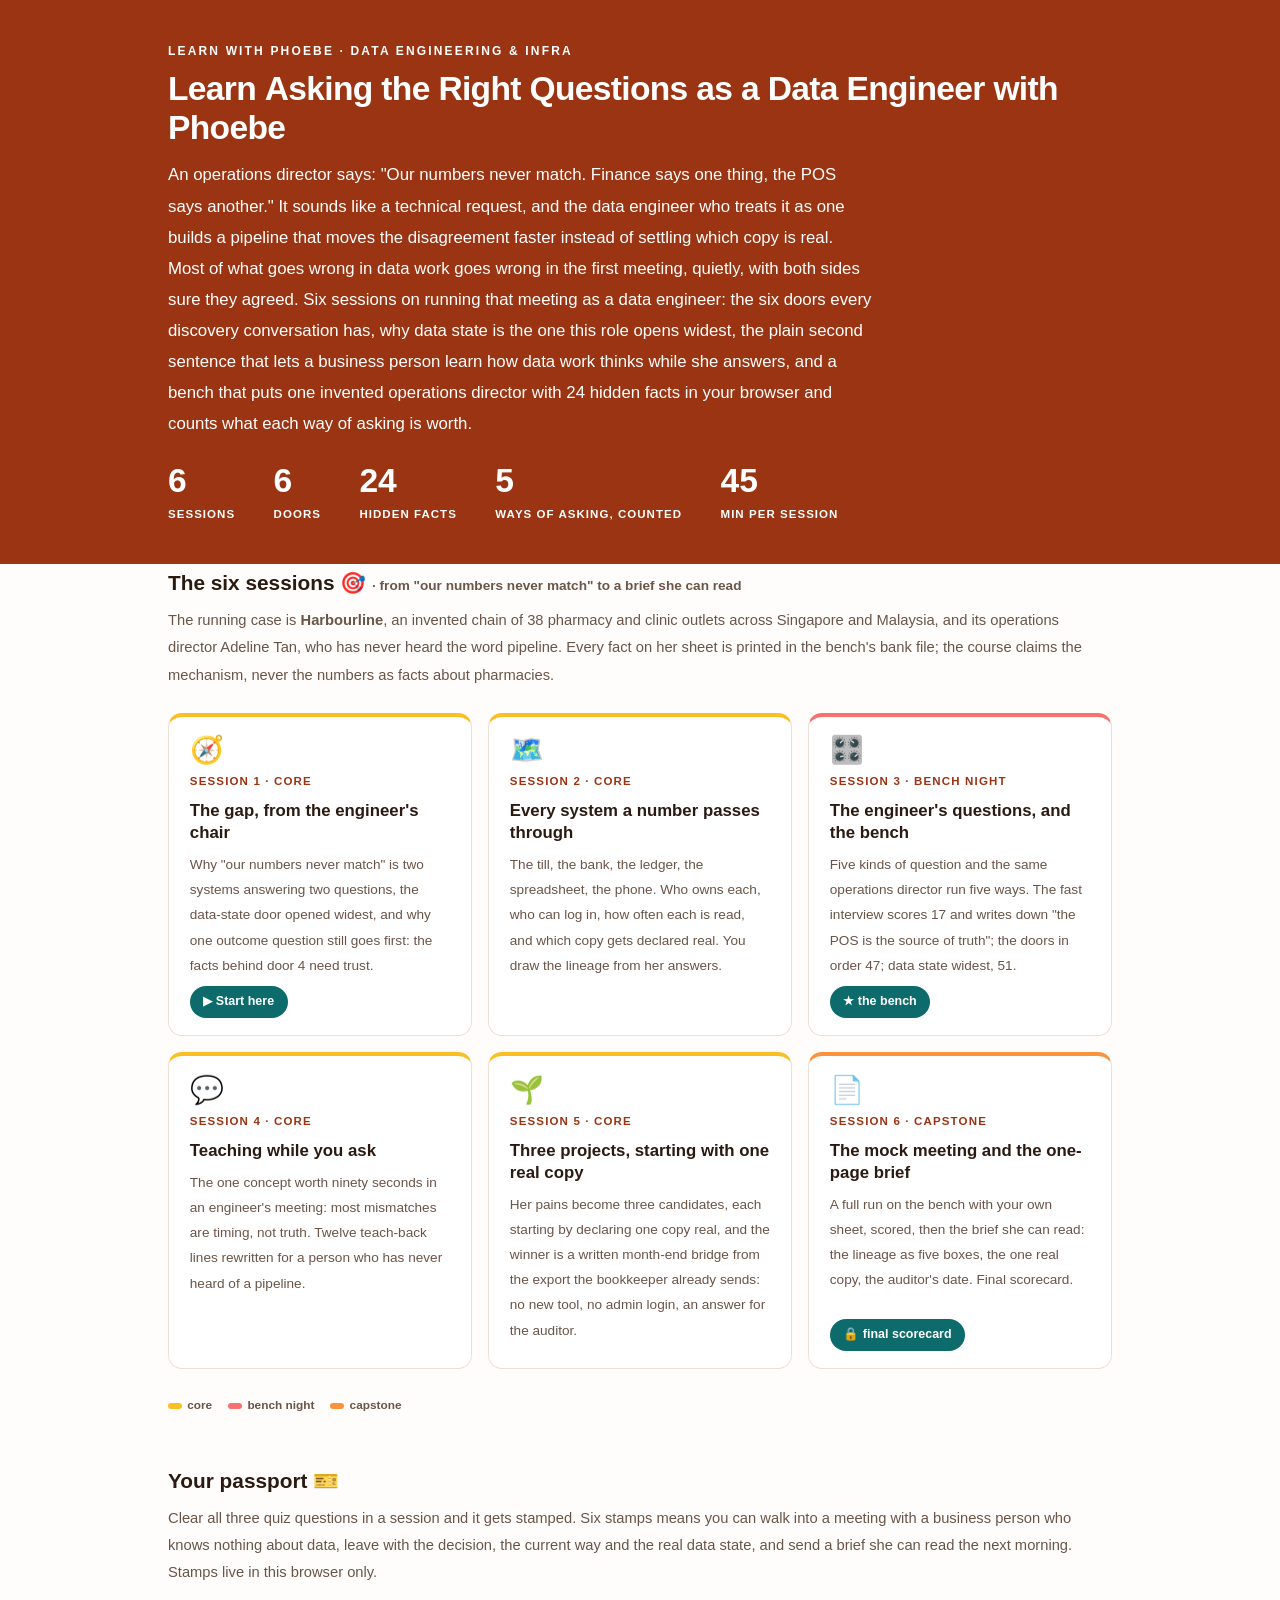
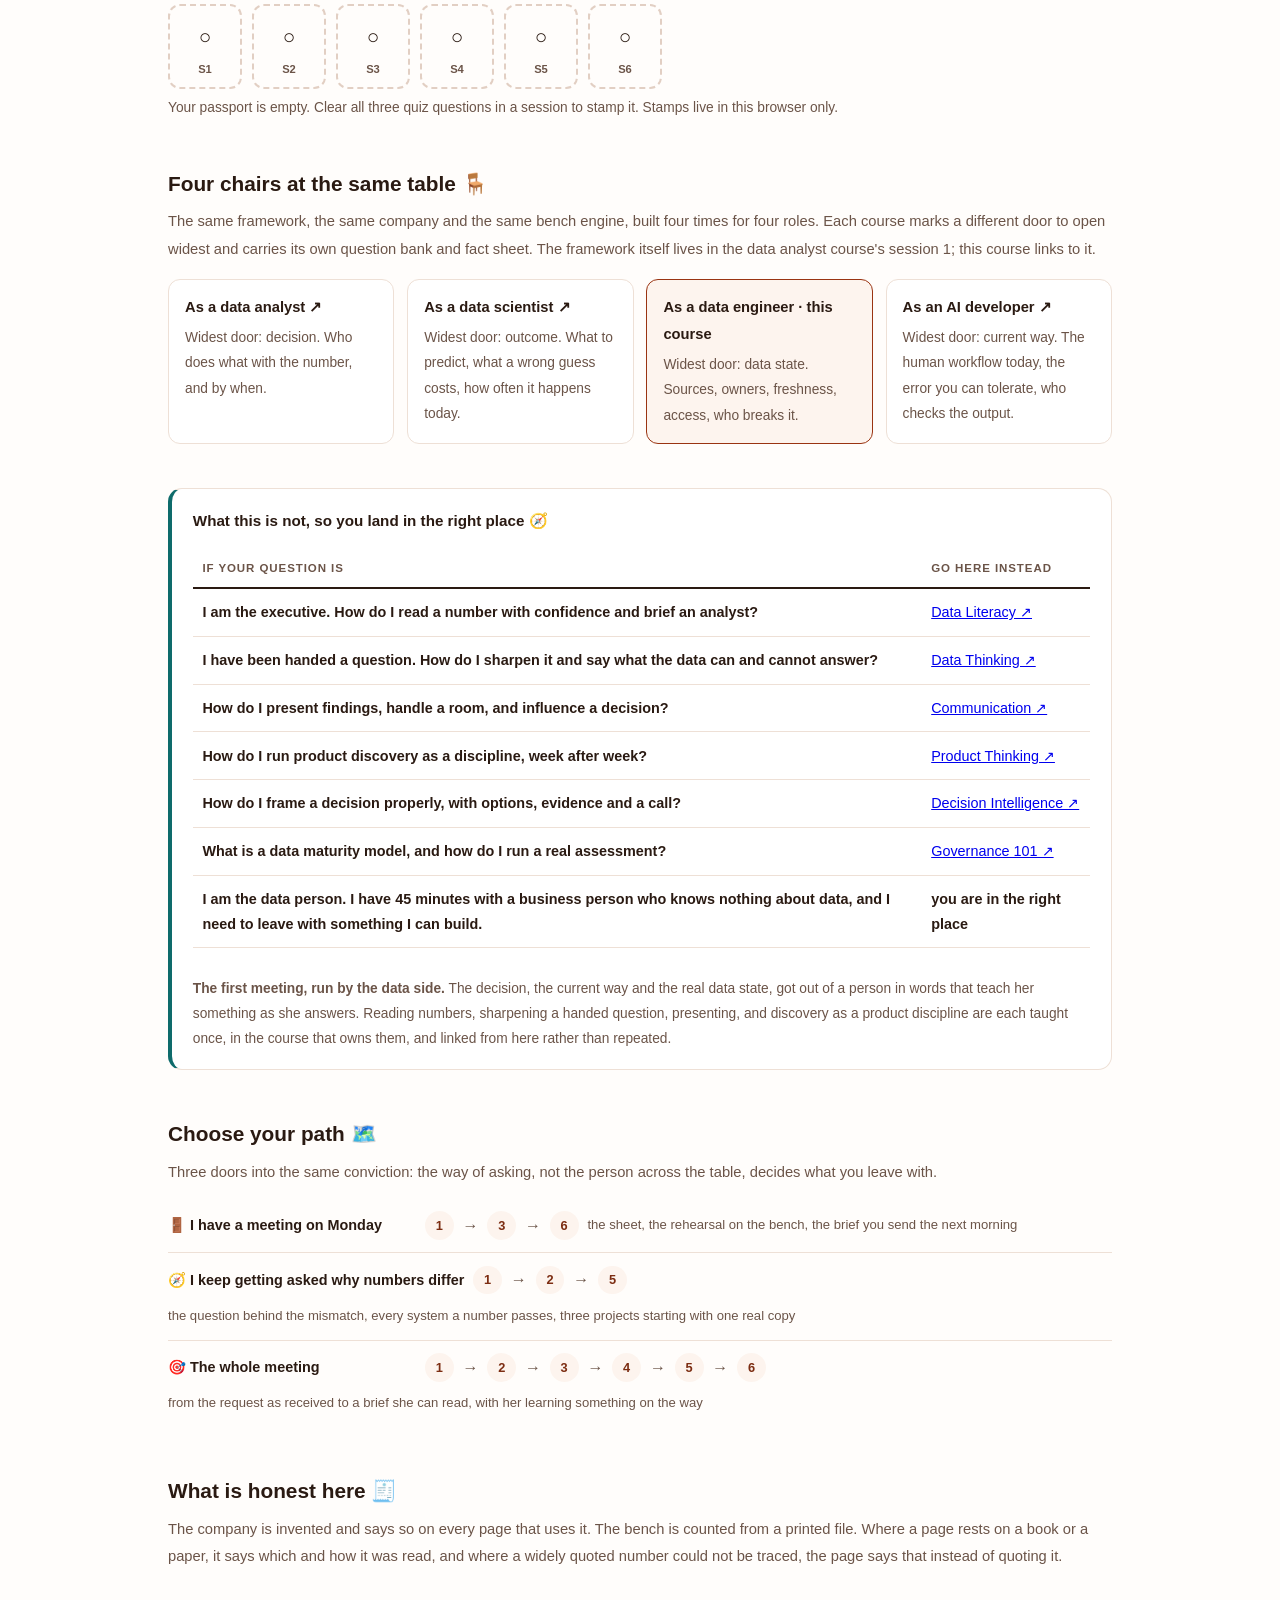
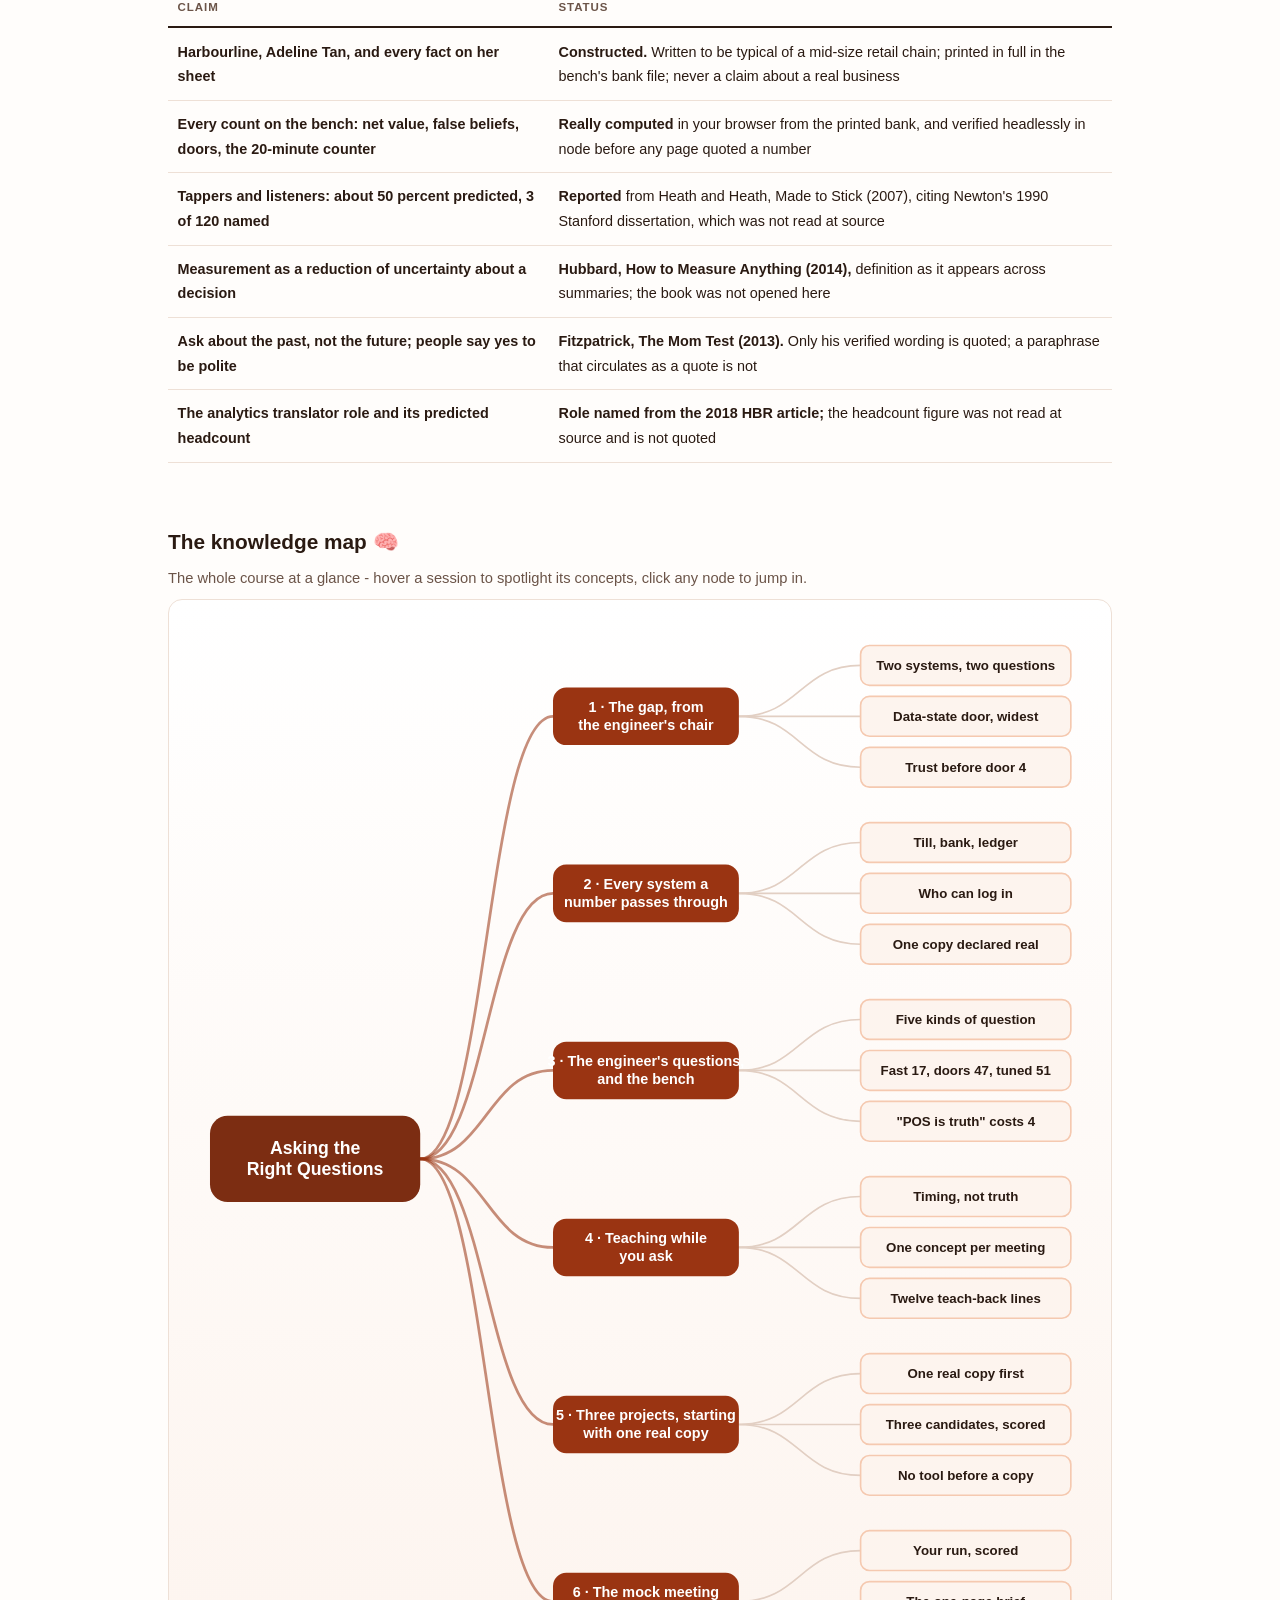
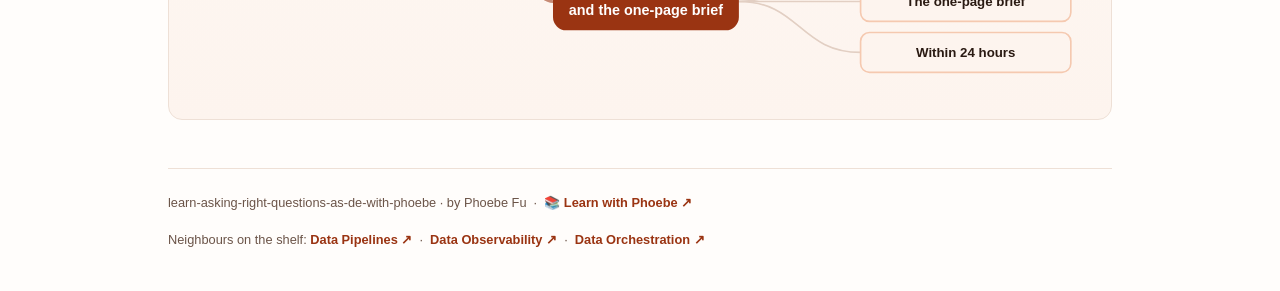
==== commit c7f5f75c: "Light surfaces everywhere: lightbox, cheat panel, code boxes; contrast and phone-width fixes Every d" ====
--- a/index.html
+++ b/index.html
@@ -19,12 +19,12 @@
 <meta name="twitter:image" content="https://phoebefu6.github.io/learn-asking-right-questions-as-de-with-phoebe/assets/og-cover.png">
 <!-- social:end -->
 <title>Learn Asking the Right Questions as a Data Engineer with Phoebe</title>
-<link rel="stylesheet" href="assets/style.css?v=2">
+<link rel="stylesheet" href="assets/style.css?v=18">
 <style>
 
   .stats-row { display: flex; gap: 2.4rem; margin-top: 1.5rem; flex-wrap: wrap; }
   .stat b { display: block; font-size: 2.1rem; font-weight: 800; line-height: 1.05; font-variant-numeric: tabular-nums; }
-  .stat span { font-size: .72rem; opacity: .85; text-transform: uppercase; letter-spacing: .09em; font-weight: 600; }
+  .stat span { font-size: .72rem; opacity: 1; text-transform: uppercase; letter-spacing: .09em; font-weight: 600; }
 
   .course-grid { display: grid; grid-template-columns: repeat(auto-fit, minmax(17rem, 1fr)); gap: 1rem; margin-top: 1.5rem; }
   .course-card {
@@ -57,9 +57,9 @@
   .path { display: flex; gap: .55rem; align-items: center; padding: .75rem 0; border-bottom: .5px solid var(--hairline); flex-wrap: wrap; }
   .path:last-child { border-bottom: none; }
   .path b { min-width: 15.5rem; font-size: .9rem; }
-  .path .pstep { background: var(--indigo-50); color: var(--indigo); border-radius: 999px; padding: .16rem .68rem; font-weight: 700; font-size: .8rem; text-decoration: none; transition: all .12s ease; }
+  .path .pstep { background: var(--indigo-50); color: var(--indigo-deep); border-radius: 999px; padding: .16rem .68rem; font-weight: 700; font-size: .8rem; text-decoration: none; transition: all .12s ease; }
   .path .pstep:hover { background: var(--indigo); color: #fff; }
-  .path .parr { color: var(--faint); font-weight: 700; }
+  .path .parr { color: var(--muted); font-weight: 700; }
 
   .mm-section { margin-top: 1.6rem; }
   .mm-section h2 { font-size: 1.3rem; font-weight: 800; margin-bottom: .2rem; }
@@ -376,6 +376,6 @@
 };
 </script>
 <script src="assets/mindmap.js?v=1"></script>
-<script src="assets/app.js?v=1"></script>
+<script src="assets/app.js?v=18"></script>
 </body>
 </html>
--- a/assets/style.css
+++ b/assets/style.css
@@ -19,8 +19,8 @@
   --amber-ink: #084C4C;
   --amber-50: #E4F3F3;
   --paper: #FFFDFB;
-  --code-bg: #2A1A12;
-  --code-ink: #EEE0D6;
+  --code-bg: #FDF4EE;
+  --code-ink: #2A1A12;
   --scrim-rgb: 42,26,18;
   --shadow-rgb: 154,52,18;
   --radius: 14px;
@@ -52,7 +52,7 @@
   font-size: .75rem;
   letter-spacing: .18em;
   text-transform: uppercase;
-  opacity: .85;
+  opacity: 1;
   font-weight: 600;
 }
 .masthead h1 {
@@ -63,7 +63,7 @@
   letter-spacing: -.02em;
 }
 .masthead h1 .accent { color: inherit; }
-.masthead .sub { font-size: 1.05rem; opacity: .92; max-width: 44rem; }
+.masthead .sub { font-size: 1.05rem; opacity: 1; max-width: 44rem; }
 
 .chip-row { display: flex; flex-wrap: wrap; gap: .5rem; margin-top: 1.1rem; }
 .chip {
@@ -77,7 +77,7 @@
   white-space: nowrap;
 }
 .chip.level { background: #fff; color: var(--indigo); }
-.chip.audience { background: rgba(255,255,255,.16); color: #fff; border: 1px solid rgba(255,255,255,.35); }
+.chip.audience { background: rgba(255,255,255,.08); color: #fff; border: 1px solid rgba(255,255,255,.35); }
 .chip.time { background: var(--ink); color: #fff; font-variant-numeric: tabular-nums; }
 
 
@@ -241,7 +241,7 @@
 .pill.light { background: var(--indigo-50); color: var(--indigo); }
 .pill.inkpill { background: var(--ink); color: #fff; }
 .pill.amber, .pill.peach { background: var(--amber); color: #fff; }
-.pill.bare { color: var(--faint); }
+.pill.bare { color: var(--muted); }
 
 /* ---------- 4D grid ---------- */
 .grid-2 { display: grid; grid-template-columns: repeat(auto-fit, minmax(15rem, 1fr)); gap: .8rem; margin: .5rem 0 1rem; }
@@ -270,10 +270,11 @@
 table.clean td:first-child { font-weight: 600; }
 
 /* ---------- prompt boxes ---------- */
-.prompt-box {
+.prompt-box{
   position: relative;
-  background: var(--code-bg);
-  color: var(--code-ink);
+  background: #FDF4EE;
+  border: 1px solid #EEE0D6;
+  color: #2A1A12;
   border-radius: var(--radius);
   padding: 1.1rem 1.2rem;
   margin: 1rem 0 1.2rem;
@@ -283,12 +284,12 @@
   white-space: pre-wrap;
   word-break: break-word;
 }
-.prompt-box .label {
+.prompt-box .label{
   position: absolute;
   top: -0.7rem;
   left: 1rem;
-  background: var(--indigo);
-  color: #fff;
+  background: #9A3412;
+  color: #FFFFFF;
   font-family: "Inter", -apple-system, sans-serif;
   font-size: .68rem;
   font-weight: 700;
@@ -299,13 +300,13 @@
 }
 .prompt-box.bad .label { background: var(--faint); color: var(--ink); }
 .prompt-box.good .label { background: var(--amber); color: #fff; }
-.copy-btn {
+.copy-btn{
   position: absolute;
   top: .7rem;
   right: .7rem;
-  background: rgba(255,255,255,.1);
-  border: 1px solid rgba(255,255,255,.25);
-  color: #fff;
+  background: #FFFFFF;
+  border: 1px solid #EEE0D6;
+  color: #2A1A12;
   border-radius: 999px;
   padding: .25rem .8rem;
   font-size: .72rem;
@@ -314,7 +315,7 @@
   font-family: "Inter", -apple-system, sans-serif;
   transition: background .15s ease;
 }
-.copy-btn:hover { background: rgba(255,255,255,.22); }
+.copy-btn:hover { background: #EEE0D6; }
 .copy-btn.copied { background: var(--amber); border-color: var(--amber); color: #fff; }
 
 /* ---------- demo steps ---------- */
@@ -409,7 +410,7 @@
   gap: .4rem;
 }
 
-.lightbox {
+.lightbox{
   position: fixed;
   inset: 0;
   z-index: 100;
@@ -421,8 +422,10 @@
   cursor: zoom-out;
 }
 .lightbox.open { display: flex; }
-.lightbox .inner {
+.lightbox .inner{
   background: #fff;
+  border: 1px solid #EEE0D6;
+  box-shadow: 0 10px 40px rgba(42,26,18,.14);
   border-radius: var(--radius);
   padding: 2rem;
   max-width: 94vw;
@@ -430,13 +433,12 @@
   overflow: auto;
 }
 .lightbox .inner svg, .lightbox .inner img { width: min(88vw, 70rem); height: auto; }
-.lightbox .close-hint {
+.lightbox .close-hint{
   position: fixed;
   top: 1rem; right: 1.4rem;
-  color: #fff;
+  color: #2A1A12;
   font-size: .8rem;
   font-weight: 600;
-  opacity: .8;
 }
 
 /* ---------- courses covered ---------- */
@@ -455,19 +457,20 @@
 .covered-row .note { margin-left: auto; color: var(--muted); font-size: .78rem; text-align: right; }
 
 /* ---------- cheat sheet footer ---------- */
-.cheat {
-  background: var(--ink);
-  color: #fff;
+.cheat{
+  background: #FDF4EE;
+  border: 1px solid #EEE0D6;
+  color: #2A1A12;
   border-radius: var(--radius);
   padding: 1.6rem 1.6rem 1.3rem;
   margin-top: 3rem;
 }
 .cheat h3 { font-size: 1.1rem; margin-bottom: 1rem; }
-.cheat h3 span { color: var(--indigo-soft); }
+.cheat h3 span { color: #9A3412; }
 .cheat .grid-2 { gap: 1rem; }
 .cheat .cheat-item { border-left: 3px solid var(--indigo-mid); padding-left: .8rem; }
-.cheat .cheat-item b { display: block; font-size: .85rem; color: var(--indigo-soft); }
-.cheat .cheat-item span { font-size: .82rem; opacity: .85; }
+.cheat .cheat-item b { display: block; font-size: .85rem; color: #7C2D12; }
+.cheat .cheat-item span { font-size: .82rem; color: #6B5448; }
 
 footer.pagefoot {
   border-top: 1px solid var(--hairline);
@@ -562,7 +565,7 @@
   margin-top: 1.1rem;
   flex-wrap: wrap;
 }
-.journey .jlabel { font-size: .7rem; font-weight: 700; text-transform: uppercase; letter-spacing: .09em; opacity: .8; margin-right: .3rem; }
+.journey .jlabel { font-size: .7rem; font-weight: 700; text-transform: uppercase; letter-spacing: .09em; opacity: 1; margin-right: .3rem; }
 .journey a {
   width: 1.7rem; height: 1.7rem;
   border-radius: 999px;
@@ -1160,7 +1163,7 @@
   transition: all .18s ease;
 }
 .pp-stamp:hover { border-color: var(--indigo-soft); }
-.pp-stamp i { font-size: 1.3rem; font-style: normal; opacity: .35; }
+.pp-stamp i { font-size: 1.3rem; font-style: normal; opacity: 1; }
 .pp-stamp b { font: 800 0.7rem Inter, sans-serif; }
 .pp-stamp.got {
   border-style: solid; border-color: var(--indigo);
@@ -1322,3 +1325,28 @@
 .ask-q.is-asked.is-jargon { border-color: var(--amber); background: var(--amber-50); }
 .ask-q.is-asked.is-leading { border-color: #FCA5A5; background: #FEF2F2; }
 @media (max-width: 640px) { .ask-list { grid-template-columns: 1fr; } .ask-head .ask-reset { margin-left: 0; } }
+
+/* layout-patch-3: phone-width overflow (2026-10-10) */
+.sql-bar { flex-wrap: wrap; }
+@media (max-width: 480px) {
+  .covered-row { flex-wrap: wrap; }
+  .covered-row .note { margin-left: 0; text-align: left; flex-basis: 100%; }
+  details.card summary { flex-wrap: wrap; }
+  details.card summary .mini { white-space: normal; }
+  .wk, .sqlbox, .prompt-box, pre { max-width: 100%; overflow-x: auto; }
+  .mono, code, strong, .note { overflow-wrap: anywhere; }
+  select, input[type=range], label { max-width: 100%; }
+  canvas, svg, img { max-width: 100%; height: auto; }
+  .tree-kids, .tree-node-wrap, .tree-node, .rb-night, .al-row, .gd-field, .tl-row, .sl-row { max-width: 100%; overflow-x: auto; }
+  .tl-cols, .sl-cols, .bb-cols, .ev-cols, [class$="-cols"] { grid-template-columns: 1fr !important; display: grid; }
+  .tl-cols > *, .sl-cols > *, [class$="-cols"] > * { min-width: 0; max-width: 100%; }
+  .mono { white-space: normal; }
+  .er-w, .bb-lab, .tl-lev, .sl-lev { max-width: 100%; white-space: normal; }
+}
+/* contrast-patch-2b */
+.cheat a { color: var(--indigo-deep, var(--ink)); }
+.chip.audience { background: transparent; border-color: rgba(255,255,255,.55); }
+.masthead a, .masthead .sub a { color: #fff; text-decoration: underline; text-underline-offset: 2px; }
+.prompt-box b, .prompt-box strong { color: var(--indigo-deep, var(--ink)); }
+.prompt-box span, .prompt-box em, .prompt-box i { color: inherit; }
+.pp-stamp i { color: var(--ink); }
